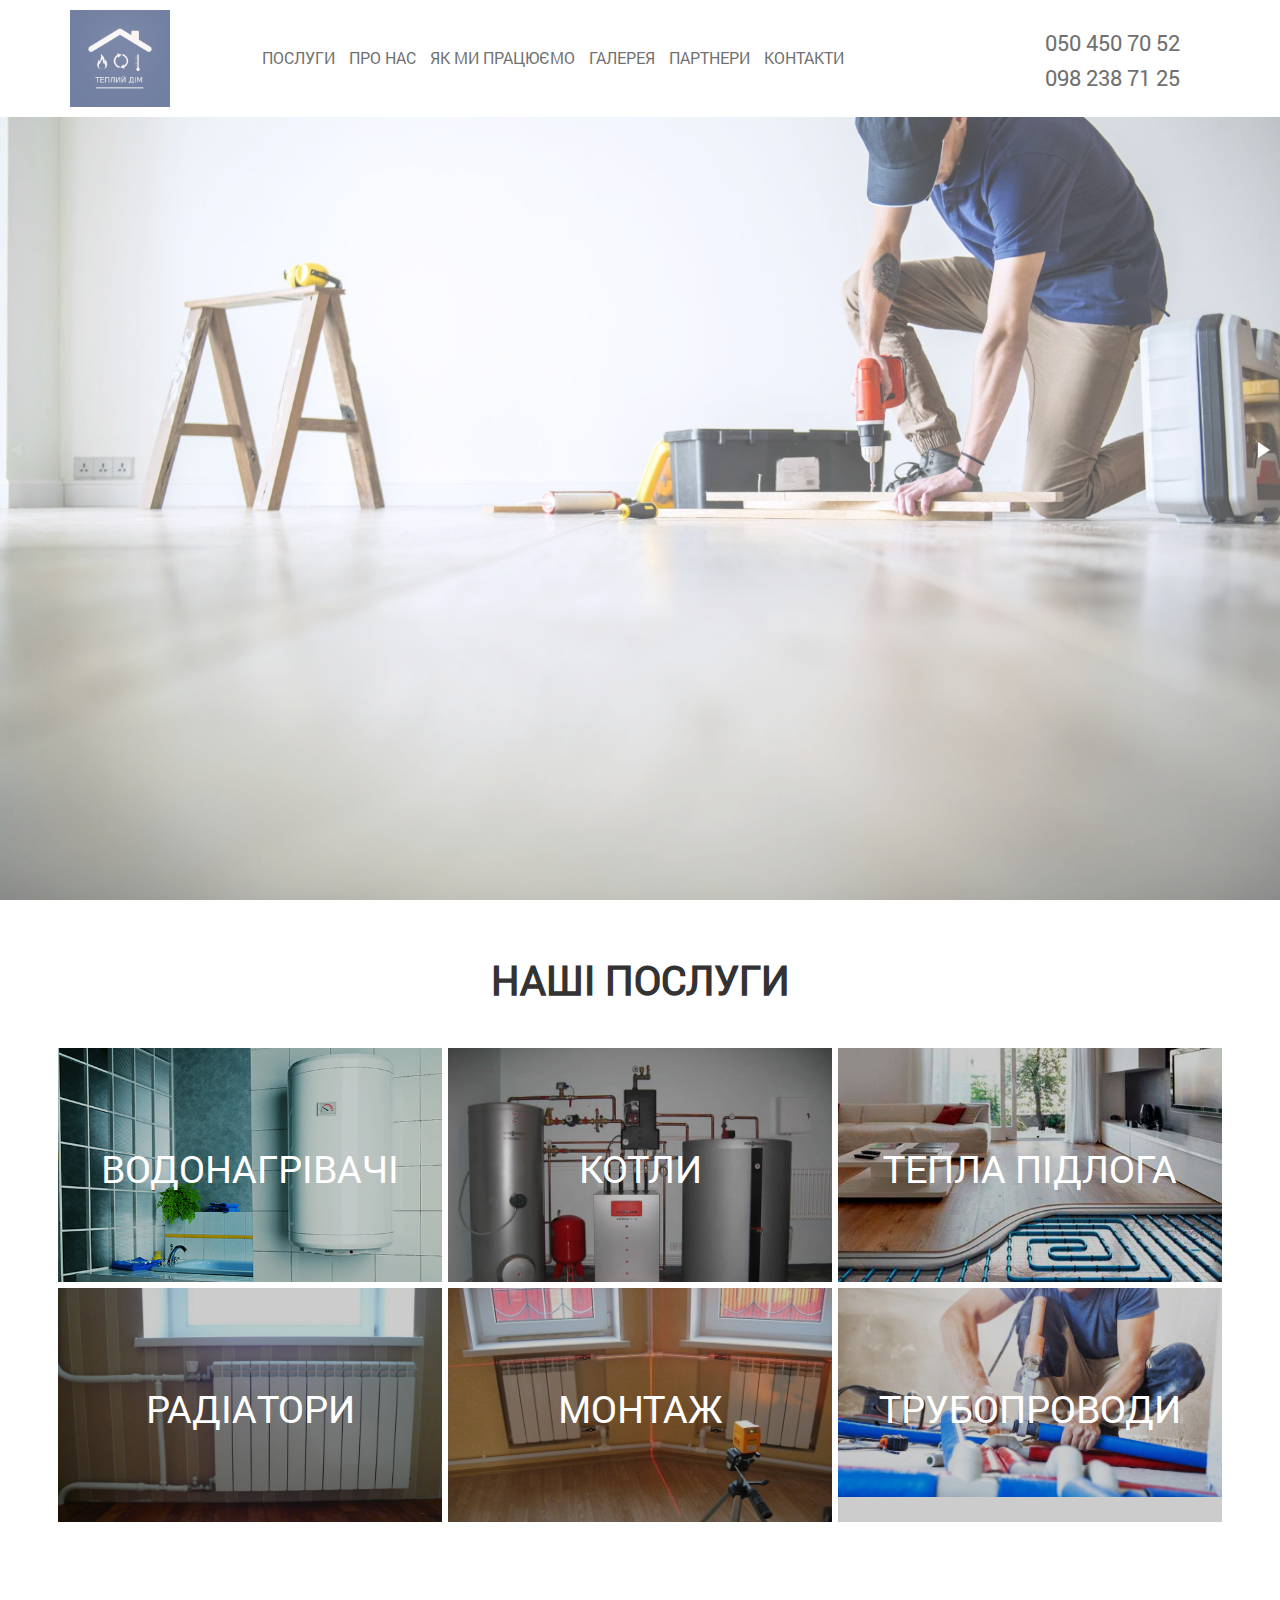
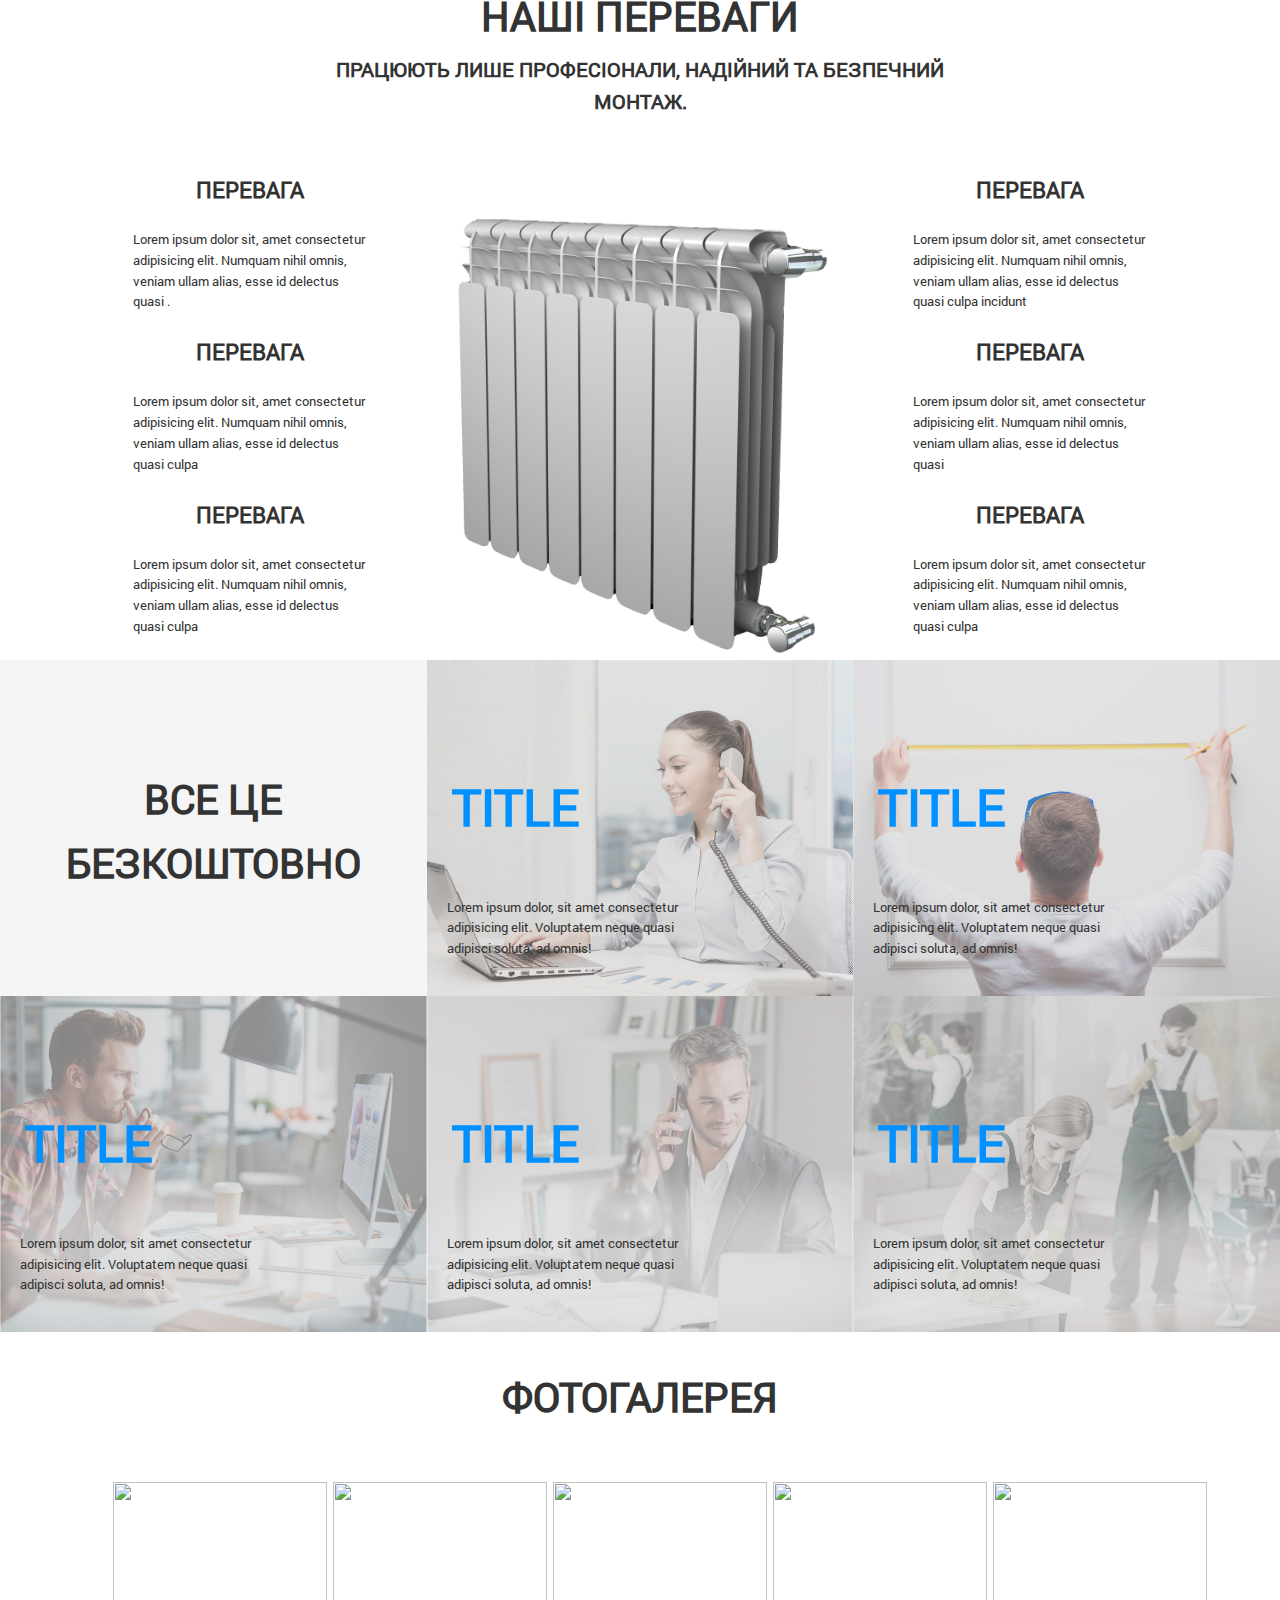
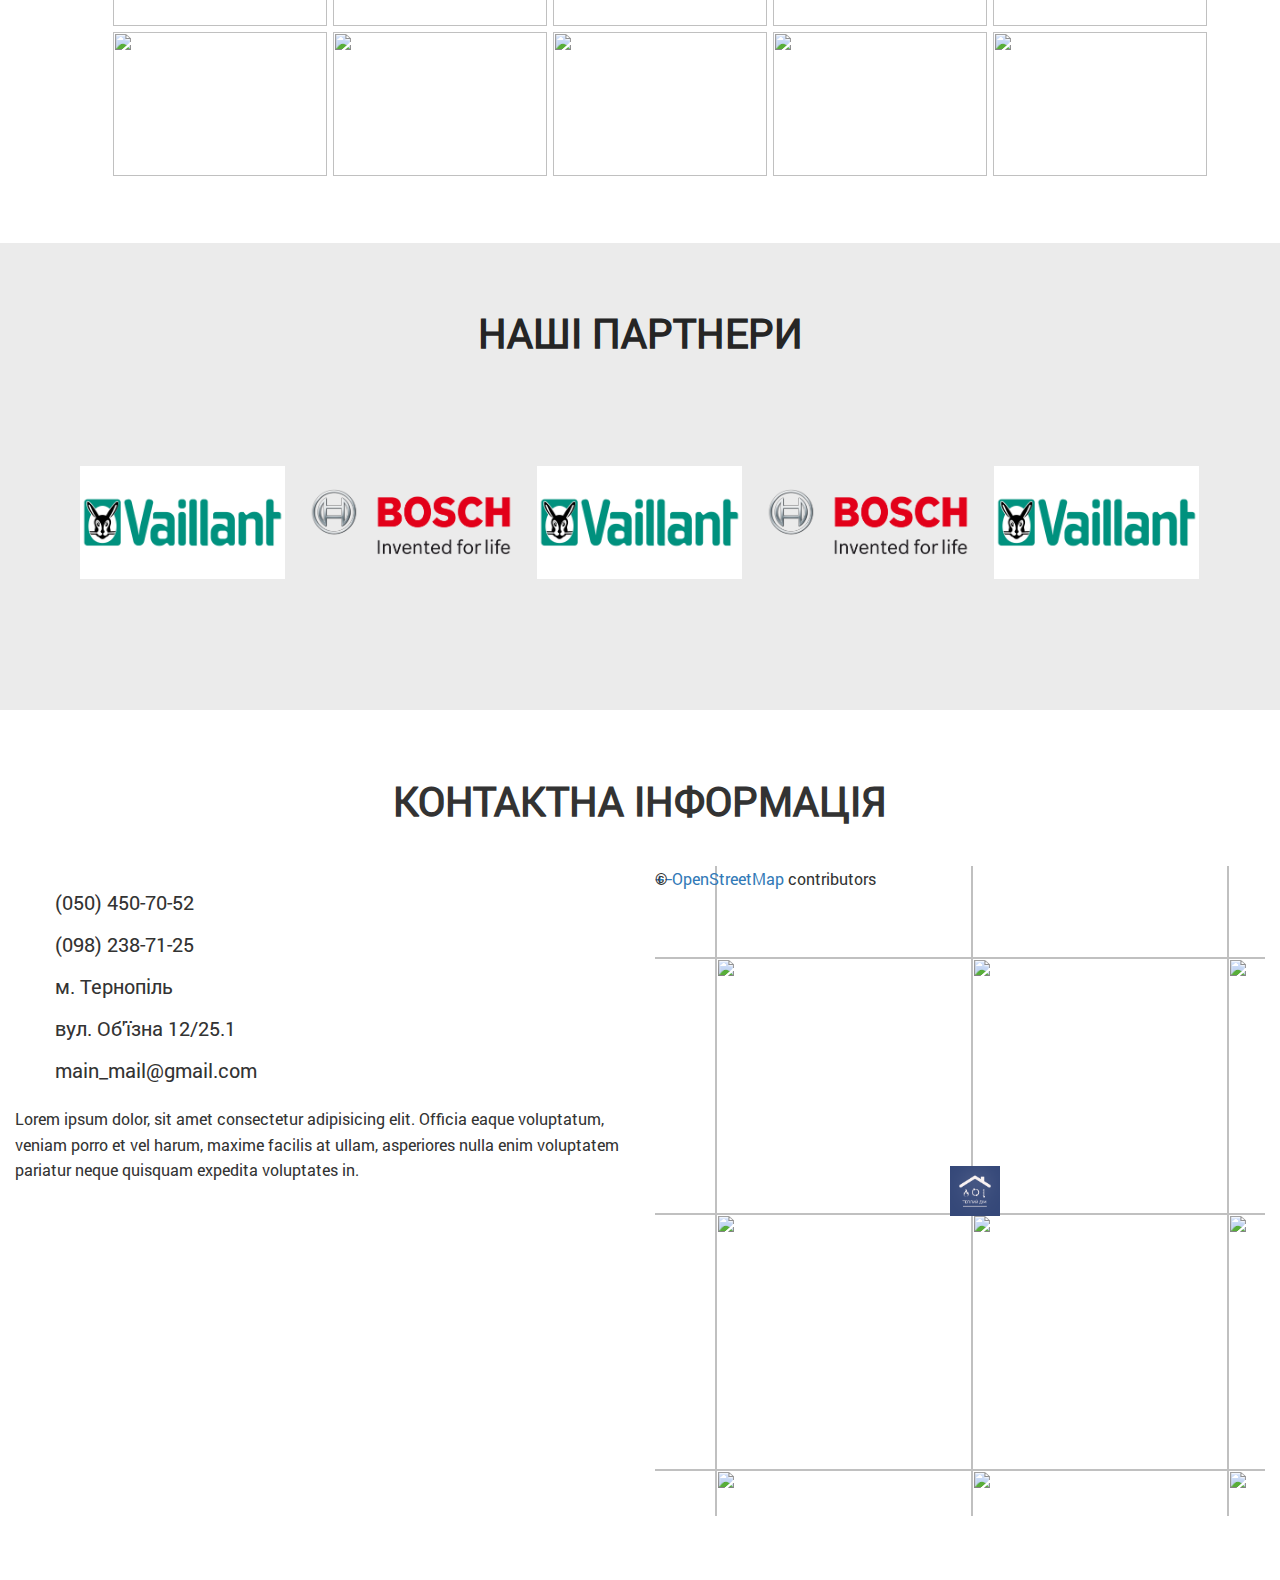
==== verstka/index.html @ 1bc73efa "Зміна карти" ====
<!DOCTYPE html>
<!--[if lt IE 7 ]><html class="ie ie6" lang="en"> <![endif]-->
<!--[if IE 7 ]><html class="ie ie7" lang="en"> <![endif]-->
<!--[if IE 8 ]><html class="ie ie8" lang="en"> <![endif]-->
<!--[if (gte IE 9)|!(IE)]><!-->
<html lang="ru">
<!--<![endif]-->

<head>

	<meta charset="utf-8">

	<title>Заголовок</title>
	<meta name="description" content="">

	<link rel="shortcut icon" href="img/favicon/favicon.ico" type="image/x-icon">
	<link rel="apple-touch-icon" href="img/favicon/apple-touch-icon.png">
	<link rel="apple-touch-icon" sizes="72x72" href="img/favicon/apple-touch-icon-72x72.png">
	<link rel="apple-touch-icon" sizes="114x114" href="img/favicon/apple-touch-icon-114x114.png">

	<meta http-equiv="X-UA-Compatible" content="IE=edge">
	<meta name="viewport" content="width=device-width, initial-scale=1, maximum-scale=1">

	<link rel="stylesheet" href="libs/bootstrap/css/bootstrap-grid.min.css">
	<link rel="stylesheet" href="libs/animate/animate.css">

	<link rel="stylesheet" href="css/fonts.css">
	<link rel="stylesheet" href="css/main.css">
	<link rel="stylesheet" href="css/media.css">

	<script src="libs/modernizr/modernizr.js"></script>

</head>

<body>

	<div id="main_menu">
		<div class="container">
			<div class="row">
				<div class="col-md-1">
					<a id="logo_a" href="/"><img src="img/logo.png" alt="logo"></a>
				</div>
				<div class="col-md-9">
					<ul class="main_menu">
						<li><a class="flowing-scroll" href="/" data-target="#services">Послуги</a></li>
						<li><a class="flowing-scroll" href="/" data-target="#perevagi">Про нас</a></li>
						<li><a class="flowing-scroll" href="/" data-target="#how_is_work">Як ми працюємо</a></li>
						<li><a class="flowing-scroll" href="/" data-target="#photogalery">Галерея</a></li>
						<li><a class="flowing-scroll" href="/" data-target="#partners">Партнери</a></li>
						<li><a class="flowing-scroll" href="/" data-target="#contacts">Контакти</a></li>
					</ul>

				</div>
				<div class="top_phone col-md-2">

					<a href="tel:+380504507052">050 450 70 52</a>
					<a href="tel:+380982387125">098 238 71 25</a>



				</div>

			</div>
		</div>

	</div>

	<section id="main_slider">
		<div class="fotorama" data-width="100%" data-height="100%" data-fit="cover" data-nav="false">
			<img src="img/1.jpg" alt="slide_1">
			<img src="img/2.jpg" alt="slide_2">
			<img src="img/3.jpg" alt="slide_3">
		</div>
	</section>

	<section id="services">
		<div class="container">
			<div class="row">
				<h2 class="service_title">Наші послуги</h2>

				<div class="service_item col-md-4">
					<div class="service_desc">
						<span>водонагрівачі</span>
					</div>
					<img src="img/service_1.png" alt="service_1">
				</div>
				<div class="service_item col-md-4">
					<div class="service_desc">
						<span>котли</span>
					</div>
					<img src="img/service_2.jpg" alt="service_2">
				</div>
				<div class="service_item col-md-4">
					<div class="service_desc">
						<span>тепла підлога</span>
					</div><img src="img/service_3.jpg" alt="service_3">
				</div>
				<div class="service_item col-md-4">
					<div class="service_desc">
						<span>Радіатори</span>
					</div><img src="img/service_4.jpg" alt="service_4">
				</div>
				<div class="service_item col-md-4">
					<div class="service_desc">
						<span>монтаж</span>
					</div><img src="img/service_5.jpg" alt="service_5">
				</div>
				<div class="service_item col-md-4">
					<div class="service_desc">
						<span>трубопроводи</span>
					</div><img src="img/service_6.jpg" alt="service_6">
				</div>


			</div>
		</div>
	</section>


	<section id="perevagi">

		<div class="container">

			<div class="row">
				<h2 class="service_title">Наші переваги <span>Працюють лише професіонали, надійний та безпечний
						монтаж.</span></h2>

				<div class="preference_item col-md-4">
					<h3>Перевага</h3>

					<span>Lorem ipsum dolor sit, amet consectetur adipisicing elit. Numquam nihil omnis, veniam ullam
						alias,
						esse id delectus quasi .</span>

					<h3>Перевага</h3>

					<span>Lorem ipsum dolor sit, amet consectetur adipisicing elit. Numquam nihil omnis, veniam ullam
						alias,
						esse id delectus quasi culpa </span>

					<h3>Перевага</h3>

					<span>Lorem ipsum dolor sit, amet consectetur adipisicing elit. Numquam nihil omnis, veniam ullam
						alias,
						esse id delectus quasi culpa </span>

				</div>
				<div class="preference_item col-md-4"><img class="radiator" src="img/radiator.png" alt="radiator">
				</div>
				<div class="preference_item col-md-4">
					<h3>Перевага</h3>

					<span>Lorem ipsum dolor sit, amet consectetur adipisicing elit. Numquam nihil omnis, veniam ullam
						alias,
						esse id delectus quasi culpa incidunt </span>

					<h3>Перевага</h3>

					<span>Lorem ipsum dolor sit, amet consectetur adipisicing elit. Numquam nihil omnis, veniam ullam
						alias,
						esse id delectus quasi </span>

					<h3>Перевага</h3>

					<span>Lorem ipsum dolor sit, amet consectetur adipisicing elit. Numquam nihil omnis, veniam ullam
						alias,
						esse id delectus quasi culpa </span>

				</div>
			</div>
		</div>





	</section>

	<section id="how_is_work">
		<div class="container-fluid">
			<div class="row">
				<div class="hw_item col-md-4">
					<h3>Все це безкоштовно</h3>

				</div>
				<div class="hw_item col-md-4">
					<div class="hw_ttl">
						<h3>Title</h3>
						<span>Lorem ipsum dolor, sit amet consectetur adipisicing elit. Voluptatem neque quasi adipisci
							soluta, ad omnis!</span>
					</div>
					<img src="img/1_work.jpg" alt="w1">
				</div>
				<div class="hw_item col-md-4">
					<div class="hw_ttl">
						<h3>Title</h3>
						<span>Lorem ipsum dolor, sit amet consectetur adipisicing elit. Voluptatem neque quasi adipisci
							soluta, ad omnis!</span>
					</div><img src="img/2_work.jpg" alt="w2">
				</div>
				<div class="hw_item col-md-4">
					<div class="hw_ttl">
						<h3>Title</h3>
						<span>Lorem ipsum dolor, sit amet consectetur adipisicing elit. Voluptatem neque quasi adipisci
							soluta, ad omnis!</span>
					</div><img src="img/3_work.jpg" alt="w3">
				</div>
				<div class="hw_item col-md-4">
					<div class="hw_ttl">
						<h3>Title</h3>
						<span>Lorem ipsum dolor, sit amet consectetur adipisicing elit. Voluptatem neque quasi adipisci
							soluta, ad omnis!</span>
					</div><img src="img/4_work.jpg" alt="w4">
				</div>
				<div class="hw_item col-md-4">
					<div class="hw_ttl">
						<h3>Title</h3>
						<span>Lorem ipsum dolor, sit amet consectetur adipisicing elit. Voluptatem neque quasi adipisci
							soluta, ad omnis!</span>
					</div><img src="img/5_work.jpg" alt="w5">
				</div>

			</div>
		</div>

	</section>

	<section id="photogalery">

		<div class="container">
			<div class="row">
				<h2 class="service_title">Фотогалерея</h2>
				<div class="col-md-12 col-xs-12">
					<ul class="xfieldimagegallery galery">
						<li><img src="https://alfastroy.kharkov.ua/images/items/montag-otopleniya.jpg" alt=""></li>
						<li><img src="https://images.ua.prom.st/152389415_montazh-i-ustanovka.jpg" alt=""></li>
						<li><img src="http://technoklas.com/upload/images/opalenia1.jpg" alt=""></li>
						<li><img src="http://board.mistaua.com/2014/16858_4_2.jpg" alt=""></li>
						<li><img src="http://vse-o-trubah.ru/wp-content/uploads/2013/11/montazh-trub-otopleniya-svoimi-rukami.jpg"
								alt=""></li>
						<li><img src="https://i.io.ua/img_su/large/0119/71/01197169_n3.jpg" alt=""></li>
						<li><img src="https://www.barrakuda.com.ua/wp-content/uploads/2014/08/Kombi_111.jpg" alt="">
						</li>
						<li><img src="https://energo-climat.com/wp-content/uploads/2016/09/montaj_otopleniya.jpg"
								alt=""></li>
						<li><img src="http://www.installprofi.com.ua/templates/installprofi/img/b6.jpg" alt=""></li>
						<li><img src="http://3.com.ua/images/n3/d0e5a6d0c9b3f839d9faa2776fc17392.jpg" alt=""></li>
					</ul>
				</div>
			</div>
		</div>





	</section>

	<section id="partners">

		<div class="container">
			<div class="row">
				<h2 class="service_title">Наші партнери</h2>

				<div class="col-md-12">
					<ul class="brand_item">
						<li><img src="img/brand1.png" alt="brand1"></li>
						<li><img src="img/brand2.png" alt="brand2"></li>
						<li><img src="img/brand1.png" alt="brand3"></li>
						<li><img src="img/brand2.png" alt="brand4"></li>
						<li><img src="img/brand1.png" alt="brand5"></li>

					</ul>
				</div>





			</div>
		</div>
	</section>


	<section id="contacts">
		<div class="container-fluid">
			<div class="row">
				<h2 class="service_title">Контактна інформація</h2>
				<div class="col-md-6 col-xs-12">
					<ul class="cont_inf">
						<li><a href="tel:+380504507052">(050) 450-70-52 </a></li>
						<li><a href="tel:+380982387125">(098) 238-71-25</a></li>
						<li>м. Тернопіль</li>
						<li>вул. Об'їзна 12/25.1</li>
						<li><a href="mailto:main_mail@gmail.com">main_mail@gmail.com</a></li>
					</ul>
					<p>Lorem ipsum dolor, sit amet consectetur adipisicing elit. Officia eaque voluptatum, veniam porro
						et vel harum, maxime facilis at ullam, asperiores nulla enim voluptatem pariatur neque quisquam
						expedita voluptates in.</p>
				</div>
				<div class="col-md-6 col-xs-12">
					<div id="mapdiv"></div>
				</div>
			</div>
		</div>
	</section>


	<div class="hidden"></div>

	<div class="loader">
		<div class="loader_inner"></div>
	</div>

	<!--[if lt IE 9]>
	<script src="libs/html5shiv/es5-shim.min.js"></script>
	<script src="libs/html5shiv/html5shiv.min.js"></script>
	<script src="libs/html5shiv/html5shiv-printshiv.min.js"></script>
	<script src="libs/respond/respond.min.js"></script>
	<![endif]-->

	<script src="libs/jquery/jquery-1.11.2.min.js"></script>
	<script src="libs/waypoints/waypoints.min.js"></script>
	<script src="libs/animate/animate-css.js"></script>
	<script src="libs/plugins-scroll/plugins-scroll.js"></script>

	<script src="js/common.js"></script>

	<link rel="stylesheet" href="js/fotorama/fotorama.css">
	<script src="js/fotorama/fotorama.js"></script>

	<script src="js/OpenLayers.js"></script>

	<script>
		map = new OpenLayers.Map("mapdiv");
		map.addLayer(new OpenLayers.Layer.OSM());

		var lonLat = new OpenLayers.LonLat(25.5595592, 49.5414111)
			.transform(
				new OpenLayers.Projection("EPSG:4326"), // transform from WGS 1984
				map.getProjectionObject() // to Spherical Mercator Projection
			);

		var zoom = 17;

		var markers = new OpenLayers.Layer.Markers("Markers");
		map.addLayer(markers);

		markers.addMarker(new OpenLayers.Marker(lonLat));

		map.setCenter(lonLat, zoom);
	</script>

</body>

</html>
---- verstka/css/fonts.css ----
@font-face {
	font-family: "RobotoRegular";
	src: url("../fonts/RobotoRegular/RobotoRegular.eot");
	src: url("../fonts/RobotoRegular/RobotoRegular.eot?#iefix") format("embedded-opentype"),
			 url("../fonts/RobotoRegular/RobotoRegular.woff") format("woff"),
			 url("../fonts/RobotoRegular/RobotoRegular.ttf") format("truetype");
	font-style: normal;
	font-weight: normal;
}
---- verstka/css/main.css ----
*::-webkit-input-placeholder {
	color: #666;
	opacity: 1;
}
*:-moz-placeholder {
	color: #666;
	opacity: 1;
}
*::-moz-placeholder {
	color: #666;
	opacity: 1;
}
*:-ms-input-placeholder {
	color: #666;
	opacity: 1;
}

body input:focus:required:invalid,
body textarea:focus:required:invalid {
	
}
body input:required:valid,
body textarea:required:valid {
	
}

html.js .loader {
	background: none repeat scroll 0 0 #ffffff;
	bottom: 0;
	height: 100%;
	left: 0;
	position: fixed;
	right: 0;
	top: 0;
	width: 100%;
	z-index: 9999;
}
html.js .loader_inner {
	background-image: url("../img/preloader.gif");
	background-size: cover;
	background-repeat: no-repeat;
	background-position: center center;
	background-color: #fff;
	height: 60px;
	width: 60px;
	margin-top: -30px;
	margin-left: -30px;
	left: 50%;
	top: 50%;
	position: absolute;
}

body {
	font-family: sans-serif;
	font-size: 16px;
	min-width: 320px;
	position: relative;
	line-height: 1.6;
	font-family: "RobotoRegular", sans-serif;
	overflow-x: hidden;
}
.hidden {
	display: none;
}


#main_menu {
	position: fixed;
	width: 100%;
	background-color: #fff;
	z-index: 5;
}
.main_menu {
	display: block;
	list-style: none;
	margin: 45px auto;
	padding: 0;
	width: 80%;
}
.main_menu li {
	display: inline-block;
	margin-left: 10px;
}
.main_menu li a {
	color: #333;
	text-transform: uppercase;
	transition: all .8s cubic-bezier(0.175, 0.885, 0.32, 1.275);
}
.main_menu li a:hover {
	color: #0090ff;
	text-decoration: none;
	border-bottom: 1px solid;

}
#logo_a img {
	max-width: 100px;
	display: block;
	margin: 10px auto;
}
.top_phone {
	padding-top: 25px;
}
.top_phone a {
	display: block;
	/* line-height: auto; */
	font-size: 22px;
	color: #333;
}
#services {
	padding-top: 15px;
	padding-bottom: 25px;
}
.service_title {
	text-align: center;
	font-size: 4rem;
	text-transform: uppercase;
}
.service_title span {
	font-size: 2rem;
	display: block;
	width: 60%;
	text-align: center;
	margin: 5px auto;
}
.service_item {
	height: 240px;
	overflow: hidden;
	border: 3px solid #fff;
	margin: 0;
	padding: 0;
	position: relative;
}
.service_item img {
	width: 100%;
	height: auto;
	display: block;
}
.service_desc {
	position: absolute;
	width: 100%;
	height: 100%;
	background-color: rgba(0,0,0,.2);
	text-align: center;
	color: #fff;
	font-size: 3.8rem;
	text-transform: uppercase;
	transition: all .5s cubic-bezier(.22,.61,.36,1);
	padding-top: 90px;
	cursor: pointer;
}
.service_item:hover .service_desc {
	background-color: rgba(0,0,0,.8);

}
#perevagi #partners {
	
	background-color: #ebebeb;
	color: #252525;
	padding-bottom: 5%;
	padding-top: 2%;
}
.radiator {
	display: block;
	max-width: 100%;
	margin-top: 60px;
}
.preference_item {
	padding: 0;
	margin: 0;
}
.preference_item span {
	display: block;
	font-size: 13px;
	width: 60%;
	margin: 5px auto;
}
.preference_item h3 {
	font-size: 2.2rem;
	text-align: center;
	text-transform: uppercase;
}

#how_is_work{
background-color: #f5f5f5;
}
.hw_item {
	padding: 0;
	margin: 0;
	position: relative;
	overflow: hidden;
	height: auto;
}
.hw_item img {
	width: 100%;
	height: 100%;
}
.hw_item h3 {
	font-size: 4rem;
	text-transform: uppercase;
	font-weight: 600;
	margin-top: 25%;
	text-align: center;
}
.hw_ttl {
	position: absolute;
}
.hw_ttl span {
	width: 60%;
	display: block;
	margin: 20px;
	font-size: 13px;
}
.hw_ttl h3 {
	font-size: 5rem;
	text-align: left;
	padding-left: 25px;
	color: #0090ff;
	font-weight: bold;
}
#photogalery {
	padding-bottom: 5%;
}

.xfieldimagegallery.galery {
	display: block;
	width: 100%;
	list-style: none;
}
.xfieldimagegallery.galery li {
	width: 20%;
	float: left;
	overflow: hidden;
	height: 150px;
}
.xfieldimagegallery.galery li img {
	width: 100%;
	height: 100%;
	border: 3px solid #fff;
}

#partners {
	
	background-color: #ebebeb;
	color: #252525;
	padding-bottom: 5%;
	padding-top: 2%;
}
.brand_item {
	width: 100%;
	padding: 0;
	margin: 5% auto;
	list-style: none;
}
.brand_item li {
	display: inline-block;
	width: 19.7%;
	padding: 10px;
	margin: 0;
}
.brand_item li img {
	max-width: 100%;
	vertical-align: middle;
}#contacts {
	padding-top: 2%;
	padding-bottom: 5%;
}
#mapdiv {
	width: 100%;
	height: 650px;
}
#OL_Icon_22 img {
	width: 50px !important;
	height: 50px !important;
}
.cont_inf {
	list-style: none;
	font-size: 20px;
	color: #333;
}
.cont_inf li {
	margin: 10px auto;
}
.cont_inf a {
	color: #333;
}
---- verstka/css/media.css ----
/*==========  Desktop First Method  ==========*/

/* Large Devices, Wide Screens */
@media only screen and (max-width : 1200px) {

}

/* Medium Devices, Desktops */
@media only screen and (max-width : 992px) {

}

/* Small Devices, Tablets */
@media only screen and (max-width : 768px) {
	
	/*Disable Animation on Mobile Devices*/
	.animated {
		/*CSS transitions*/
		-o-transition-property: none !important;
		-moz-transition-property: none !important;
		-ms-transition-property: none !important;
		-webkit-transition-property: none !important;
		transition-property: none !important;
		/*CSS transforms*/
		-o-transform: none !important;
		-moz-transform: none !important;
		-ms-transform: none !important;
		-webkit-transform: none !important;
		transform: none !important;
		/*CSS animations*/
		-webkit-animation: none !important;
		-moz-animation: none !important;
		-o-animation: none !important;
		-ms-animation: none !important;
		animation: none !important;
	}

}

/* Extra Small Devices, Phones */
@media only screen and (max-width : 480px) {

}

/* Custom, iPhone Retina */
@media only screen and (max-width : 320px) {

}


/*==========  Mobile First Method  ==========*/

/* Custom, iPhone Retina */
@media only screen and (min-width : 320px) {

}

/* Extra Small Devices, Phones */
@media only screen and (min-width : 480px) {

}

/* Small Devices, Tablets */
@media only screen and (min-width : 768px) {

}

/* Medium Devices, Desktops */
@media only screen and (min-width : 992px) {

}

/* Large Devices, Wide Screens */
@media only screen and (min-width : 1200px) {

}
---- verstka/js/fotorama/fotorama.css ----
/*!
 * Fotorama 4.6.4 | http://fotorama.io/license/
 */
.fotorama__arr:focus:after,.fotorama__fullscreen-icon:focus:after,.fotorama__html,.fotorama__img,.fotorama__nav__frame:focus .fotorama__dot:after,.fotorama__nav__frame:focus .fotorama__thumb:after,.fotorama__stage__frame,.fotorama__stage__shaft,.fotorama__video iframe{position:absolute;width:100%;height:100%;top:0;right:0;left:0;bottom:0}.fotorama--fullscreen,.fotorama__img{max-width:99999px!important;max-height:99999px!important;min-width:0!important;min-height:0!important;border-radius:0!important;box-shadow:none!important;padding:0!important}.fotorama__wrap .fotorama__grab{cursor:move;cursor:-webkit-grab;cursor:-o-grab;cursor:-ms-grab;cursor:grab}.fotorama__grabbing *{cursor:move;cursor:-webkit-grabbing;cursor:-o-grabbing;cursor:-ms-grabbing;cursor:grabbing}.fotorama__spinner{position:absolute!important;top:50%!important;left:50%!important}.fotorama__wrap--css3 .fotorama__arr,.fotorama__wrap--css3 .fotorama__fullscreen-icon,.fotorama__wrap--css3 .fotorama__nav__shaft,.fotorama__wrap--css3 .fotorama__stage__shaft,.fotorama__wrap--css3 .fotorama__thumb-border,.fotorama__wrap--css3 .fotorama__video-close,.fotorama__wrap--css3 .fotorama__video-play{-webkit-transform:translate3d(0,0,0);transform:translate3d(0,0,0)}.fotorama__caption,.fotorama__nav:after,.fotorama__nav:before,.fotorama__stage:after,.fotorama__stage:before,.fotorama__wrap--css3 .fotorama__html,.fotorama__wrap--css3 .fotorama__nav,.fotorama__wrap--css3 .fotorama__spinner,.fotorama__wrap--css3 .fotorama__stage,.fotorama__wrap--css3 .fotorama__stage .fotorama__img,.fotorama__wrap--css3 .fotorama__stage__frame{-webkit-transform:translateZ(0);transform:translateZ(0)}.fotorama__arr:focus,.fotorama__fullscreen-icon:focus,.fotorama__nav__frame{outline:0}.fotorama__arr:focus:after,.fotorama__fullscreen-icon:focus:after,.fotorama__nav__frame:focus .fotorama__dot:after,.fotorama__nav__frame:focus .fotorama__thumb:after{content:'';border-radius:inherit;background-color:rgba(0,175,234,.5)}.fotorama__wrap--video .fotorama__stage,.fotorama__wrap--video .fotorama__stage__frame--video,.fotorama__wrap--video .fotorama__stage__frame--video .fotorama__html,.fotorama__wrap--video .fotorama__stage__frame--video .fotorama__img,.fotorama__wrap--video .fotorama__stage__shaft{-webkit-transform:none!important;transform:none!important}.fotorama__wrap--css3 .fotorama__nav__shaft,.fotorama__wrap--css3 .fotorama__stage__shaft,.fotorama__wrap--css3 .fotorama__thumb-border{transition-property:-webkit-transform,width;transition-property:transform,width;transition-timing-function:cubic-bezier(0.1,0,.25,1);transition-duration:0ms}.fotorama__arr,.fotorama__fullscreen-icon,.fotorama__no-select,.fotorama__video-close,.fotorama__video-play,.fotorama__wrap{-webkit-user-select:none;-moz-user-select:none;-ms-user-select:none;user-select:none}.fotorama__select{-webkit-user-select:text;-moz-user-select:text;-ms-user-select:text;user-select:text}.fotorama__nav,.fotorama__nav__frame{margin:auto;padding:0}.fotorama__caption__wrap,.fotorama__nav__frame,.fotorama__nav__shaft{-moz-box-orient:vertical;display:inline-block;vertical-align:middle;*display:inline;*zoom:1}.fotorama__nav__frame,.fotorama__thumb-border{box-sizing:content-box}.fotorama__caption__wrap{box-sizing:border-box}.fotorama--hidden,.fotorama__load{position:absolute;left:-99999px;top:-99999px;z-index:-1}.fotorama__arr,.fotorama__fullscreen-icon,.fotorama__nav,.fotorama__nav__frame,.fotorama__nav__shaft,.fotorama__stage__frame,.fotorama__stage__shaft,.fotorama__video-close,.fotorama__video-play{-webkit-tap-highlight-color:transparent}.fotorama__arr,.fotorama__fullscreen-icon,.fotorama__video-close,.fotorama__video-play{background:url(fotorama.png) no-repeat}@media (-webkit-min-device-pixel-ratio:1.5),(min-resolution:2dppx){.fotorama__arr,.fotorama__fullscreen-icon,.fotorama__video-close,.fotorama__video-play{background:url(fotorama@2x.png) 0 0/96px 160px no-repeat}}.fotorama__thumb{background-color:#7f7f7f;background-color:rgba(127,127,127,.2)}@media print{.fotorama__arr,.fotorama__fullscreen-icon,.fotorama__thumb-border,.fotorama__video-close,.fotorama__video-play{background:none!important}}.fotorama{min-width:1px;overflow:hidden}.fotorama:not(.fotorama--unobtrusive)>*:not(:first-child){display:none}.fullscreen{width:100%!important;height:100%!important;max-width:100%!important;max-height:100%!important;margin:0!important;padding:0!important;overflow:hidden!important;background:#000}.fotorama--fullscreen{position:absolute!important;top:0!important;left:0!important;right:0!important;bottom:0!important;float:none!important;z-index:2147483647!important;background:#000;width:100%!important;height:100%!important;margin:0!important}.fotorama--fullscreen .fotorama__nav,.fotorama--fullscreen .fotorama__stage{background:#000}.fotorama__wrap{-webkit-text-size-adjust:100%;position:relative;direction:ltr;z-index:0}.fotorama__wrap--rtl .fotorama__stage__frame{direction:rtl}.fotorama__nav,.fotorama__stage{overflow:hidden;position:relative;max-width:100%}.fotorama__wrap--pan-y{-ms-touch-action:pan-y}.fotorama__wrap .fotorama__pointer{cursor:pointer}.fotorama__wrap--slide .fotorama__stage__frame{opacity:1!important}.fotorama__stage__frame{overflow:hidden}.fotorama__stage__frame.fotorama__active{z-index:8}.fotorama__wrap--fade .fotorama__stage__frame{display:none}.fotorama__wrap--fade .fotorama__fade-front,.fotorama__wrap--fade .fotorama__fade-rear,.fotorama__wrap--fade .fotorama__stage__frame.fotorama__active{display:block;left:0;top:0}.fotorama__wrap--fade .fotorama__fade-front{z-index:8}.fotorama__wrap--fade .fotorama__fade-rear{z-index:7}.fotorama__wrap--fade .fotorama__fade-rear.fotorama__active{z-index:9}.fotorama__wrap--fade .fotorama__stage .fotorama__shadow{display:none}.fotorama__img{-ms-filter:"alpha(Opacity=0)";filter:alpha(opacity=0);opacity:0;border:none!important}.fotorama__error .fotorama__img,.fotorama__loaded .fotorama__img{-ms-filter:"alpha(Opacity=100)";filter:alpha(opacity=100);opacity:1}.fotorama--fullscreen .fotorama__loaded--full .fotorama__img,.fotorama__img--full{display:none}.fotorama--fullscreen .fotorama__loaded--full .fotorama__img--full{display:block}.fotorama__wrap--only-active .fotorama__nav,.fotorama__wrap--only-active .fotorama__stage{max-width:99999px!important}.fotorama__wrap--only-active .fotorama__stage__frame{visibility:hidden}.fotorama__wrap--only-active .fotorama__stage__frame.fotorama__active{visibility:visible}.fotorama__nav{font-size:0;line-height:0;text-align:center;display:none;white-space:nowrap;z-index:5}.fotorama__nav__shaft{position:relative;left:0;top:0;text-align:left}.fotorama__nav__frame{position:relative;cursor:pointer}.fotorama__nav--dots{display:block}.fotorama__nav--dots .fotorama__nav__frame{width:18px;height:30px}.fotorama__nav--dots .fotorama__nav__frame--thumb,.fotorama__nav--dots .fotorama__thumb-border{display:none}.fotorama__nav--thumbs{display:block}.fotorama__nav--thumbs .fotorama__nav__frame{padding-left:0!important}.fotorama__nav--thumbs .fotorama__nav__frame:last-child{padding-right:0!important}.fotorama__nav--thumbs .fotorama__nav__frame--dot{display:none}.fotorama__dot{display:block;width:4px;height:4px;position:relative;top:12px;left:6px;border-radius:6px;border:1px solid #7f7f7f}.fotorama__nav__frame:focus .fotorama__dot:after{padding:1px;top:-1px;left:-1px}.fotorama__nav__frame.fotorama__active .fotorama__dot{width:0;height:0;border-width:3px}.fotorama__nav__frame.fotorama__active .fotorama__dot:after{padding:3px;top:-3px;left:-3px}.fotorama__thumb{overflow:hidden;position:relative;width:100%;height:100%}.fotorama__nav__frame:focus .fotorama__thumb{z-index:2}.fotorama__thumb-border{position:absolute;z-index:9;top:0;left:0;border-style:solid;border-color:#00afea;background-image:linear-gradient(to bottom right,rgba(255,255,255,.25),rgba(64,64,64,.1))}.fotorama__caption{position:absolute;z-index:12;bottom:0;left:0;right:0;font-family:'Helvetica Neue',Arial,sans-serif;font-size:14px;line-height:1.5;color:#000}.fotorama__caption a{text-decoration:none;color:#000;border-bottom:1px solid;border-color:rgba(0,0,0,.5)}.fotorama__caption a:hover{color:#333;border-color:rgba(51,51,51,.5)}.fotorama__wrap--rtl .fotorama__caption{left:auto;right:0}.fotorama__wrap--no-captions .fotorama__caption,.fotorama__wrap--video .fotorama__caption{display:none}.fotorama__caption__wrap{background-color:#fff;background-color:rgba(255,255,255,.9);padding:5px 10px}@-webkit-keyframes spinner{0%{-webkit-transform:rotate(0);transform:rotate(0)}100%{-webkit-transform:rotate(360deg);transform:rotate(360deg)}}@keyframes spinner{0%{-webkit-transform:rotate(0);transform:rotate(0)}100%{-webkit-transform:rotate(360deg);transform:rotate(360deg)}}.fotorama__wrap--css3 .fotorama__spinner{-webkit-animation:spinner 24s infinite linear;animation:spinner 24s infinite linear}.fotorama__wrap--css3 .fotorama__html,.fotorama__wrap--css3 .fotorama__stage .fotorama__img{transition-property:opacity;transition-timing-function:linear;transition-duration:.3s}.fotorama__wrap--video .fotorama__stage__frame--video .fotorama__html,.fotorama__wrap--video .fotorama__stage__frame--video .fotorama__img{-ms-filter:"alpha(Opacity=0)";filter:alpha(opacity=0);opacity:0}.fotorama__select{cursor:auto}.fotorama__video{top:32px;right:0;bottom:0;left:0;position:absolute;z-index:10}@-moz-document url-prefix(){.fotorama__active{box-shadow:0 0 0 transparent}}.fotorama__arr,.fotorama__fullscreen-icon,.fotorama__video-close,.fotorama__video-play{position:absolute;z-index:11;cursor:pointer}.fotorama__arr{position:absolute;width:32px;height:32px;top:50%;margin-top:-16px}.fotorama__arr--prev{left:2px;background-position:0 0}.fotorama__arr--next{right:2px;background-position:-32px 0}.fotorama__arr--disabled{pointer-events:none;cursor:default;*display:none;opacity:.1}.fotorama__fullscreen-icon{width:32px;height:32px;top:2px;right:2px;background-position:0 -32px;z-index:20}.fotorama__arr:focus,.fotorama__fullscreen-icon:focus{border-radius:50%}.fotorama--fullscreen .fotorama__fullscreen-icon{background-position:-32px -32px}.fotorama__video-play{width:96px;height:96px;left:50%;top:50%;margin-left:-48px;margin-top:-48px;background-position:0 -64px;opacity:0}.fotorama__wrap--css2 .fotorama__video-play,.fotorama__wrap--video .fotorama__stage .fotorama__video-play{display:none}.fotorama__error .fotorama__video-play,.fotorama__loaded .fotorama__video-play,.fotorama__nav__frame .fotorama__video-play{opacity:1;display:block}.fotorama__nav__frame .fotorama__video-play{width:32px;height:32px;margin-left:-16px;margin-top:-16px;background-position:-64px -32px}.fotorama__video-close{width:32px;height:32px;top:0;right:0;background-position:-64px 0;z-index:20;opacity:0}.fotorama__wrap--css2 .fotorama__video-close{display:none}.fotorama__wrap--css3 .fotorama__video-close{-webkit-transform:translate3d(32px,-32px,0);transform:translate3d(32px,-32px,0)}.fotorama__wrap--video .fotorama__video-close{display:block;opacity:1}.fotorama__wrap--css3.fotorama__wrap--video .fotorama__video-close{-webkit-transform:translate3d(0,0,0);transform:translate3d(0,0,0)}.fotorama__wrap--no-controls.fotorama__wrap--toggle-arrows .fotorama__arr,.fotorama__wrap--no-controls.fotorama__wrap--toggle-arrows .fotorama__fullscreen-icon{opacity:0}.fotorama__wrap--no-controls.fotorama__wrap--toggle-arrows .fotorama__arr:focus,.fotorama__wrap--no-controls.fotorama__wrap--toggle-arrows .fotorama__fullscreen-icon:focus{opacity:1}.fotorama__wrap--video .fotorama__arr,.fotorama__wrap--video .fotorama__fullscreen-icon{opacity:0!important}.fotorama__wrap--css2.fotorama__wrap--no-controls.fotorama__wrap--toggle-arrows .fotorama__arr,.fotorama__wrap--css2.fotorama__wrap--no-controls.fotorama__wrap--toggle-arrows .fotorama__fullscreen-icon{display:none}.fotorama__wrap--css2.fotorama__wrap--no-controls.fotorama__wrap--toggle-arrows .fotorama__arr:focus,.fotorama__wrap--css2.fotorama__wrap--no-controls.fotorama__wrap--toggle-arrows .fotorama__fullscreen-icon:focus{display:block}.fotorama__wrap--css2.fotorama__wrap--video .fotorama__arr,.fotorama__wrap--css2.fotorama__wrap--video .fotorama__fullscreen-icon{display:none!important}.fotorama__wrap--css3.fotorama__wrap--no-controls.fotorama__wrap--slide.fotorama__wrap--toggle-arrows .fotorama__fullscreen-icon:not(:focus){-webkit-transform:translate3d(32px,-32px,0);transform:translate3d(32px,-32px,0)}.fotorama__wrap--css3.fotorama__wrap--no-controls.fotorama__wrap--slide.fotorama__wrap--toggle-arrows .fotorama__arr--prev:not(:focus){-webkit-transform:translate3d(-48px,0,0);transform:translate3d(-48px,0,0)}.fotorama__wrap--css3.fotorama__wrap--no-controls.fotorama__wrap--slide.fotorama__wrap--toggle-arrows .fotorama__arr--next:not(:focus){-webkit-transform:translate3d(48px,0,0);transform:translate3d(48px,0,0)}.fotorama__wrap--css3.fotorama__wrap--video .fotorama__fullscreen-icon{-webkit-transform:translate3d(32px,-32px,0)!important;transform:translate3d(32px,-32px,0)!important}.fotorama__wrap--css3.fotorama__wrap--video .fotorama__arr--prev{-webkit-transform:translate3d(-48px,0,0)!important;transform:translate3d(-48px,0,0)!important}.fotorama__wrap--css3.fotorama__wrap--video .fotorama__arr--next{-webkit-transform:translate3d(48px,0,0)!important;transform:translate3d(48px,0,0)!important}.fotorama__wrap--css3 .fotorama__arr:not(:focus),.fotorama__wrap--css3 .fotorama__fullscreen-icon:not(:focus),.fotorama__wrap--css3 .fotorama__video-close:not(:focus),.fotorama__wrap--css3 .fotorama__video-play:not(:focus){transition-property:-webkit-transform,opacity;transition-property:transform,opacity;transition-duration:.3s}.fotorama__nav:after,.fotorama__nav:before,.fotorama__stage:after,.fotorama__stage:before{content:"";display:block;position:absolute;text-decoration:none;top:0;bottom:0;width:10px;height:auto;z-index:10;pointer-events:none;background-repeat:no-repeat;background-size:1px 100%,5px 100%}.fotorama__nav:before,.fotorama__stage:before{background-image:linear-gradient(transparent,rgba(0,0,0,.2) 25%,rgba(0,0,0,.3) 75%,transparent),radial-gradient(farthest-side at 0 50%,rgba(0,0,0,.4),transparent);background-position:0 0,0 0;left:-10px}.fotorama__nav.fotorama__shadows--left:before,.fotorama__stage.fotorama__shadows--left:before{left:0}.fotorama__nav:after,.fotorama__stage:after{background-image:linear-gradient(transparent,rgba(0,0,0,.2) 25%,rgba(0,0,0,.3) 75%,transparent),radial-gradient(farthest-side at 100% 50%,rgba(0,0,0,.4),transparent);background-position:100% 0,100% 0;right:-10px}.fotorama__nav.fotorama__shadows--right:after,.fotorama__stage.fotorama__shadows--right:after{right:0}.fotorama--fullscreen .fotorama__nav:after,.fotorama--fullscreen .fotorama__nav:before,.fotorama--fullscreen .fotorama__stage:after,.fotorama--fullscreen .fotorama__stage:before,.fotorama__wrap--fade .fotorama__stage:after,.fotorama__wrap--fade .fotorama__stage:before,.fotorama__wrap--no-shadows .fotorama__nav:after,.fotorama__wrap--no-shadows .fotorama__nav:before,.fotorama__wrap--no-shadows .fotorama__stage:after,.fotorama__wrap--no-shadows .fotorama__stage:before{display:none}
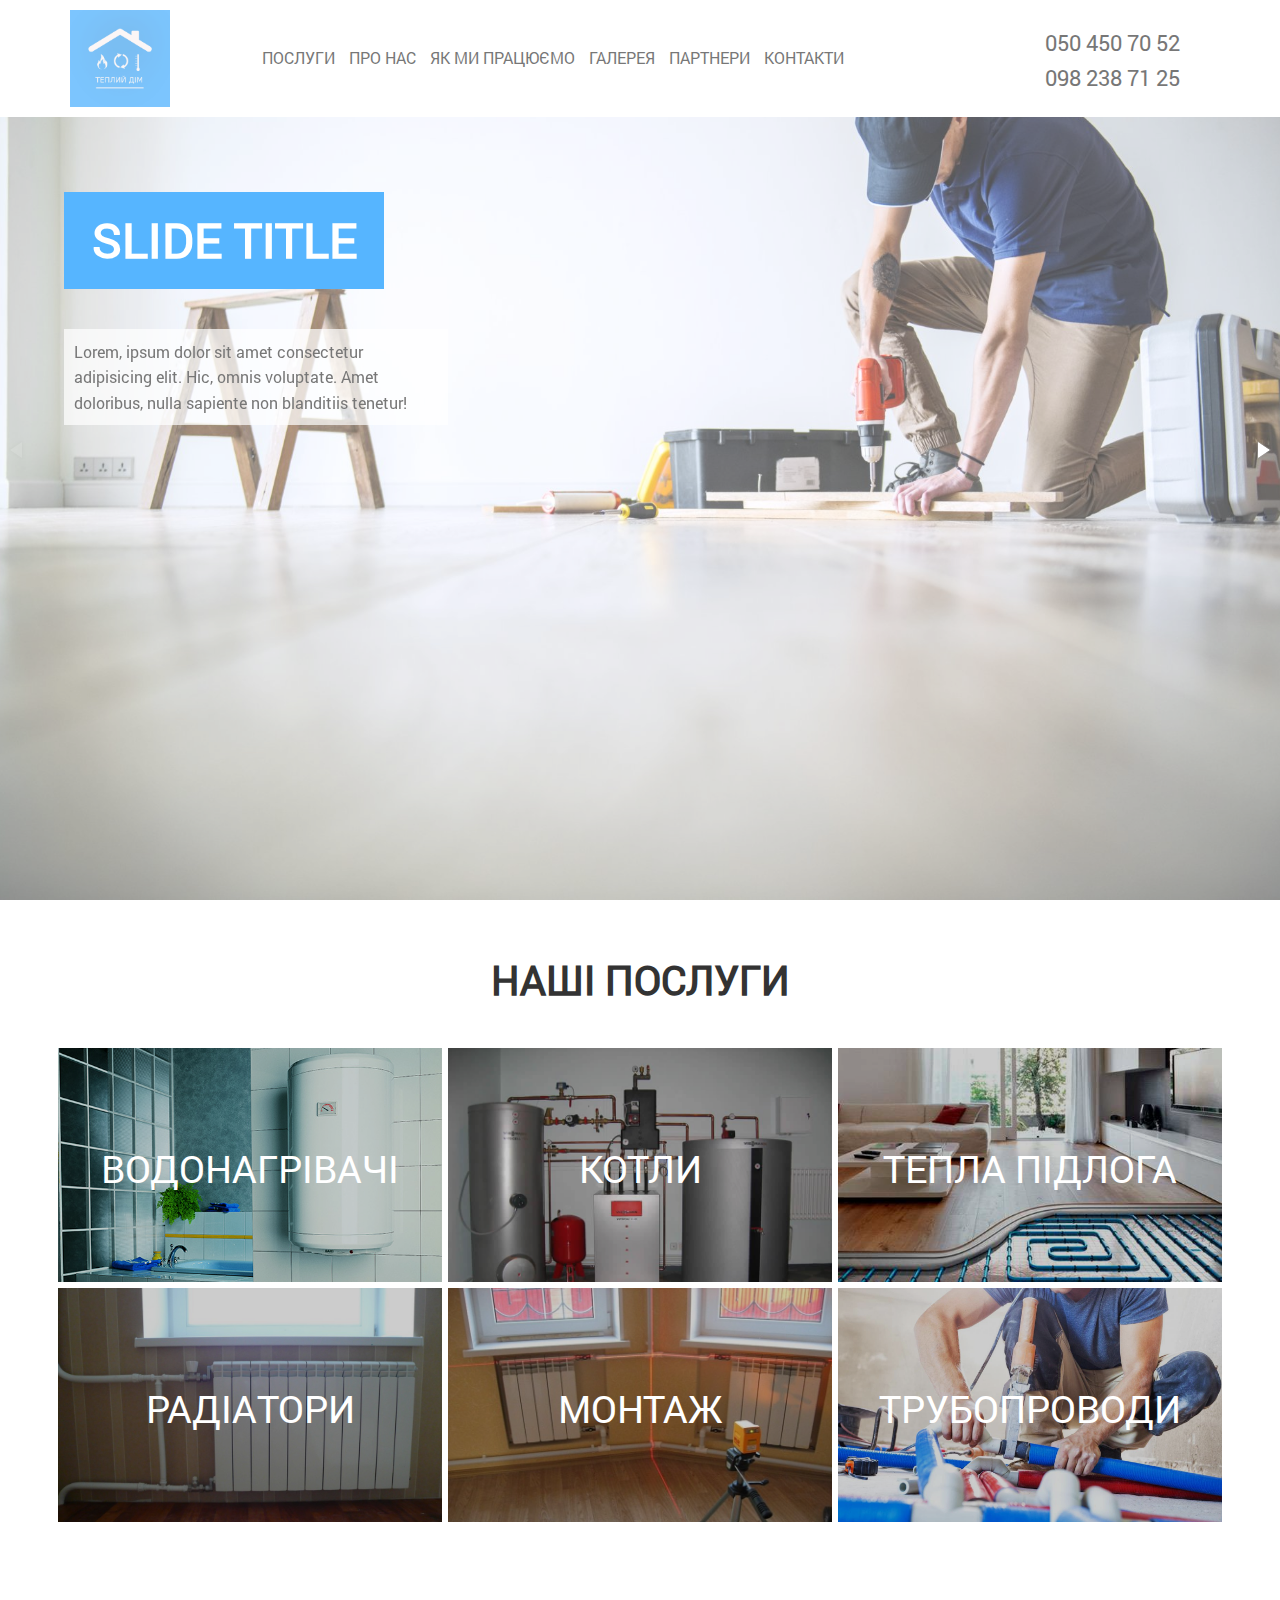
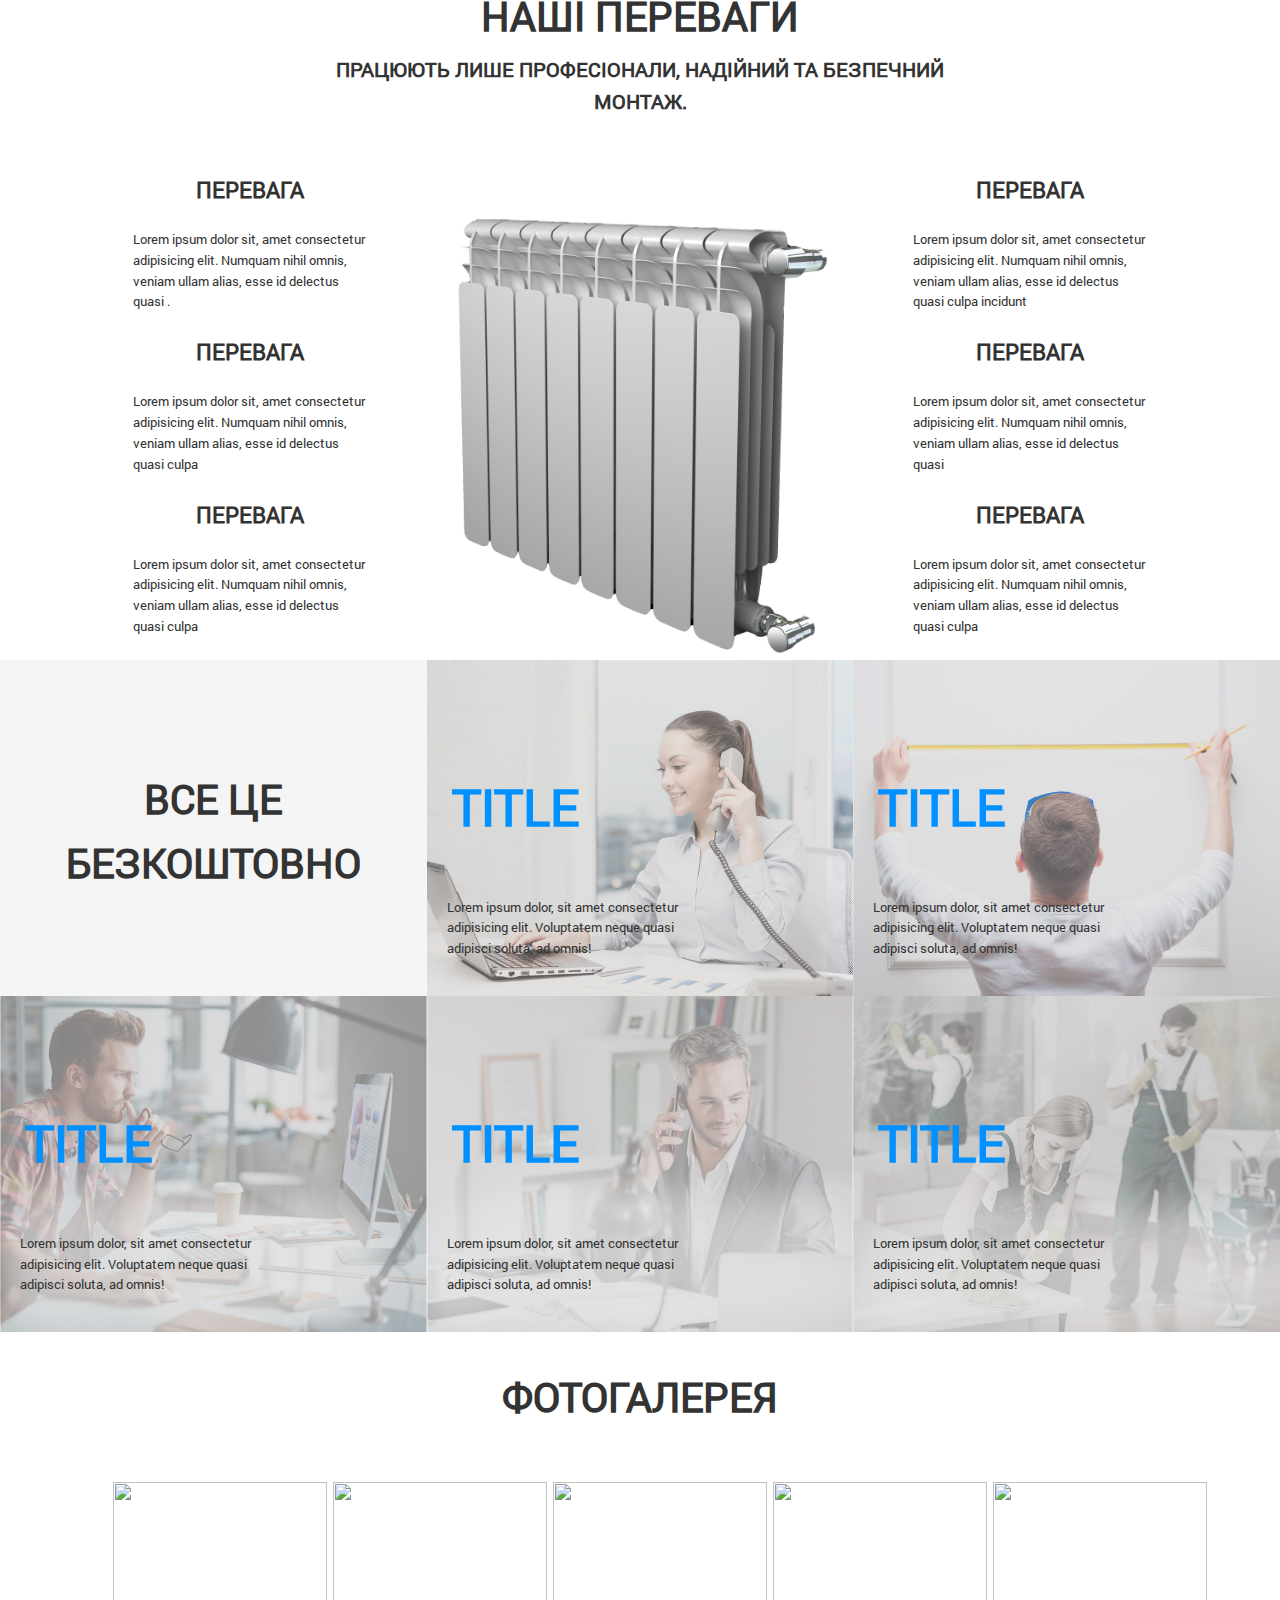
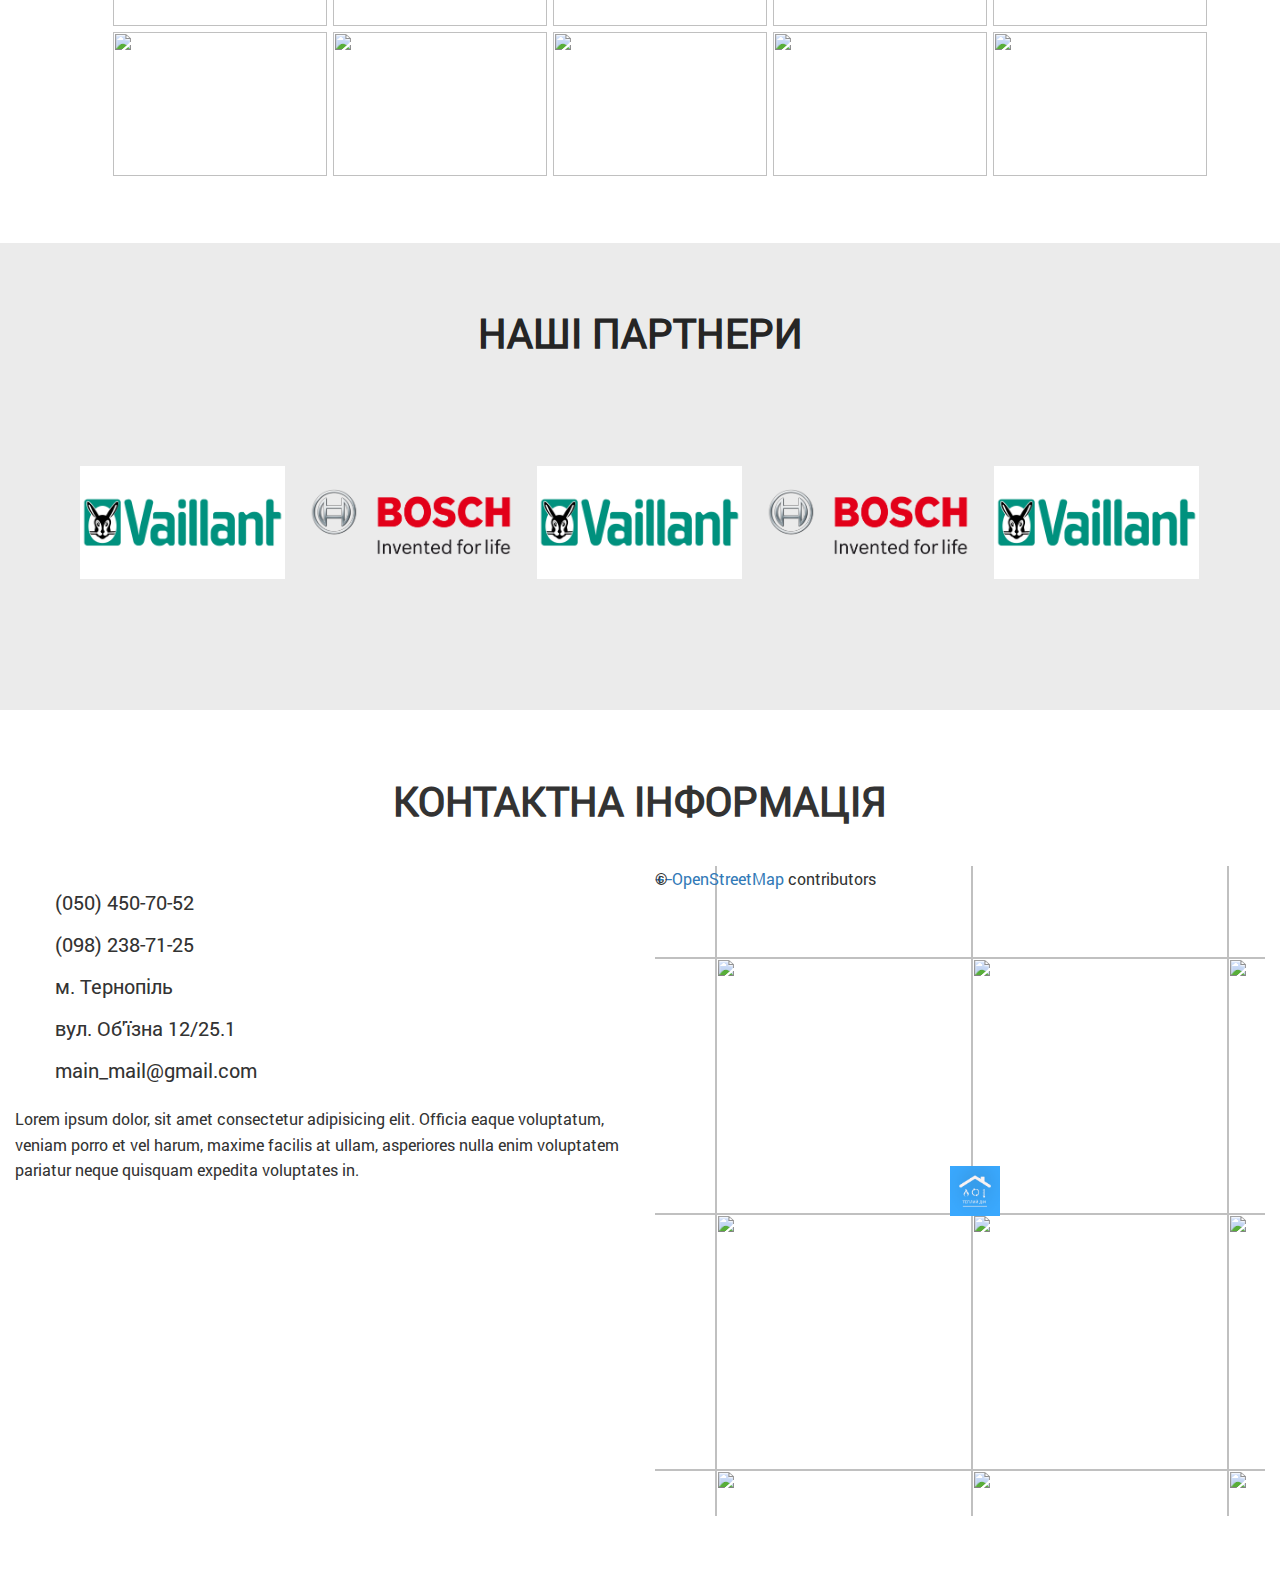
==== commit c2322bea: "текст на слайдері" ====
--- a/verstka/index.html
+++ b/verstka/index.html
@@ -67,9 +67,25 @@
 
 	<section id="main_slider">
 		<div class="fotorama" data-width="100%" data-height="100%" data-fit="cover" data-nav="false">
-			<img src="img/1.jpg" alt="slide_1">
-			<img src="img/2.jpg" alt="slide_2">
-			<img src="img/3.jpg" alt="slide_3">
+				<div class="slider_item" data-img="img/1.jpg">
+				<h2>Slide Title</h2>
+				<p class="slide_text">Lorem, ipsum dolor sit amet consectetur adipisicing elit. Hic, omnis voluptate. Amet doloribus, nulla sapiente non blanditiis tenetur!</p>
+				
+				</div>
+				<div class="slider_item" data-img="img/2.jpg">
+					<h2>Slide Title</h2>
+					<p class="slide_text">Lorem, ipsum dolor sit amet consectetur adipisicing elit. Hic, omnis voluptate. Amet doloribus, nulla sapiente non blanditiis tenetur!</p>
+					
+					</div>
+					<div class="slider_item" data-img="img/3.jpg">
+						<h2>Slide Title</h2>
+						<p class="slide_text">Lorem, ipsum dolor sit amet consectetur adipisicing elit. Hic, omnis voluptate. Amet doloribus, nulla sapiente non blanditiis tenetur!</p>
+						
+						</div>
+
+			
+			
+			
 		</div>
 	</section>
 
--- a/verstka/css/main.css
+++ b/verstka/css/main.css
@@ -106,6 +106,24 @@
 	font-size: 22px;
 	color: #333;
 }
+.slider_item h2 {
+	margin-top: 15%;
+	margin-left: 5%;
+	font-size: 4.8rem;
+	text-transform: uppercase;
+	color: #fff;
+	background-color: #0090ff;
+	width: 320px;
+	padding: 10px;
+	text-align: center;
+}
+.slider_item p {
+	max-width: 30%;
+	margin-left: 5%;
+	color: #333;
+	background-color: rgba(255,255,255,.7);
+	padding: 10px;
+}
 #services {
 	padding-top: 15px;
 	padding-bottom: 25px;
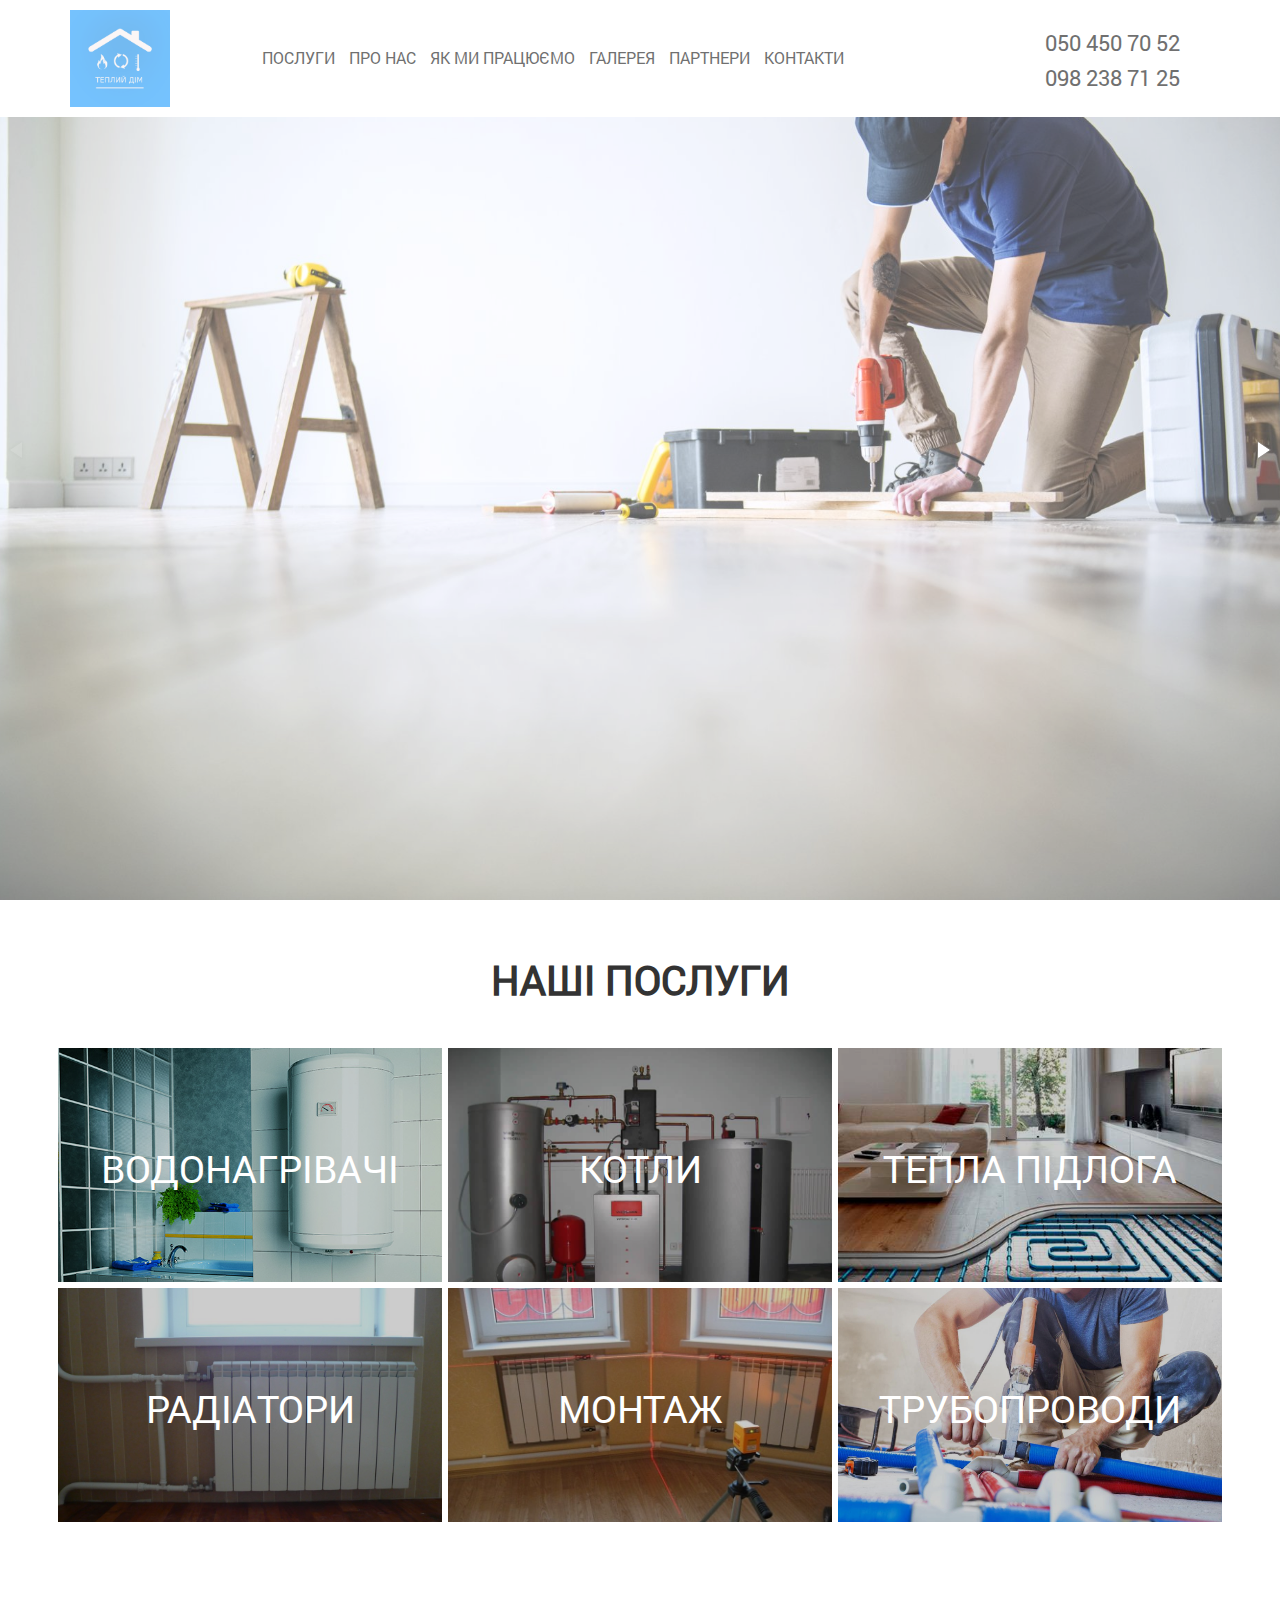
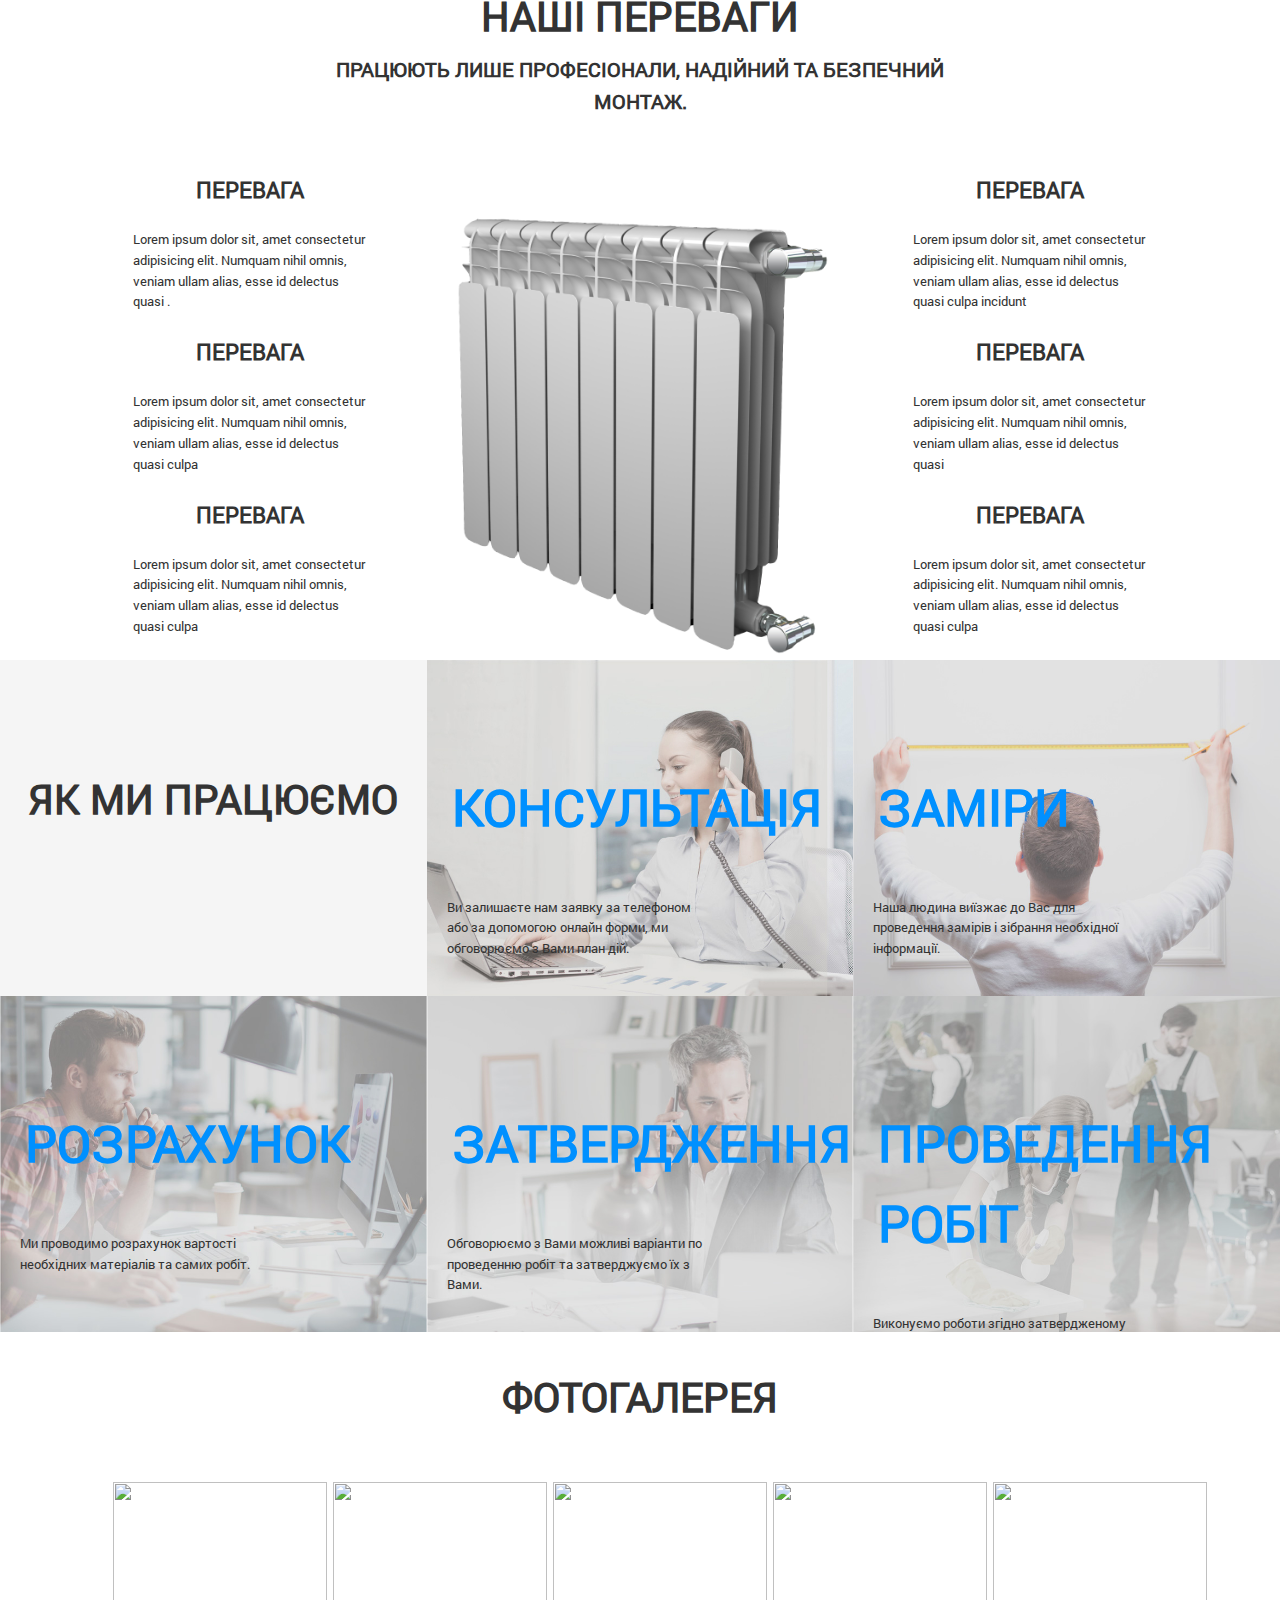
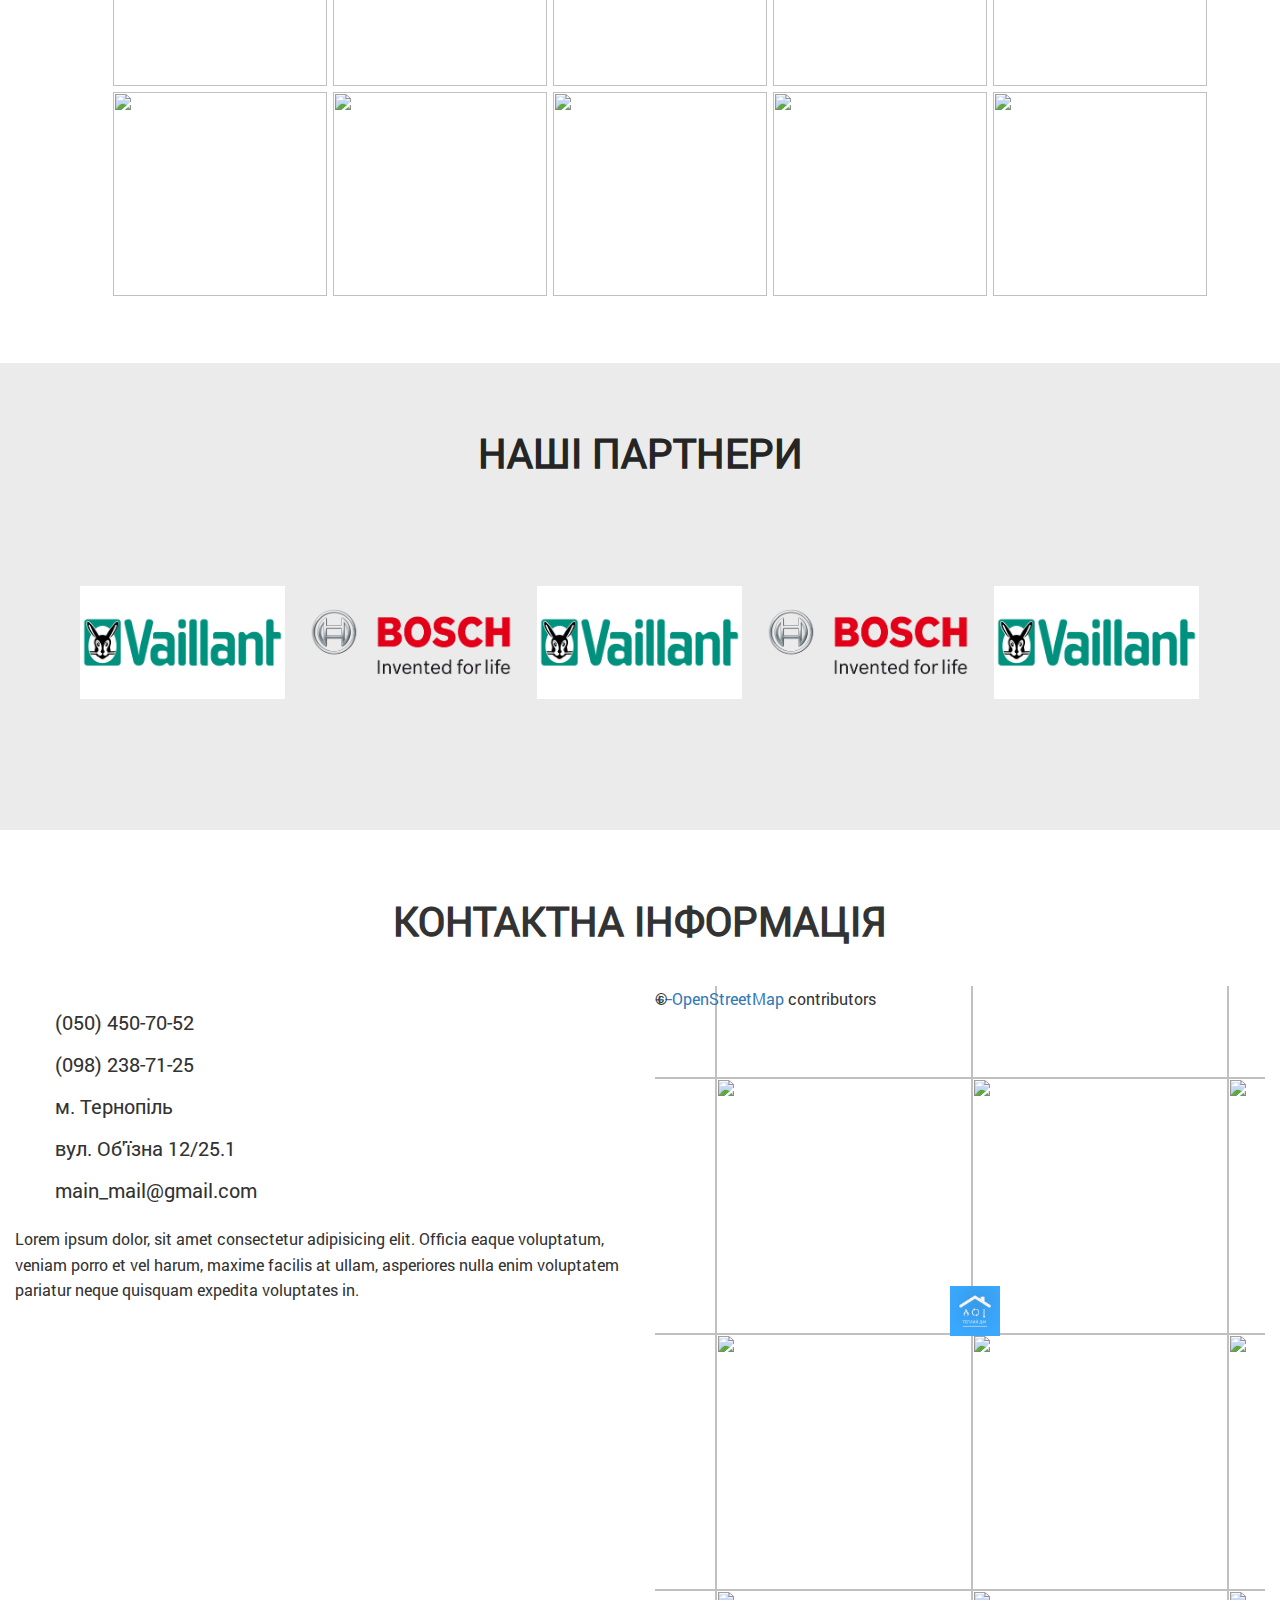
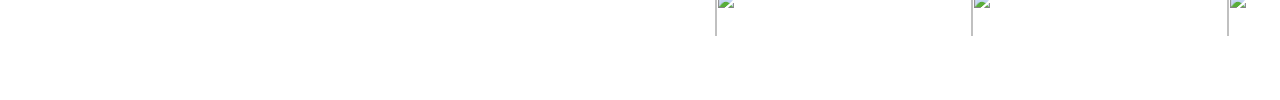
==== commit 016b1baa: "Update index.html" ====
--- a/verstka/index.html
+++ b/verstka/index.html
@@ -67,25 +67,9 @@
 
 	<section id="main_slider">
 		<div class="fotorama" data-width="100%" data-height="100%" data-fit="cover" data-nav="false">
-				<div class="slider_item" data-img="img/1.jpg">
-				<h2>Slide Title</h2>
-				<p class="slide_text">Lorem, ipsum dolor sit amet consectetur adipisicing elit. Hic, omnis voluptate. Amet doloribus, nulla sapiente non blanditiis tenetur!</p>
-				
-				</div>
-				<div class="slider_item" data-img="img/2.jpg">
-					<h2>Slide Title</h2>
-					<p class="slide_text">Lorem, ipsum dolor sit amet consectetur adipisicing elit. Hic, omnis voluptate. Amet doloribus, nulla sapiente non blanditiis tenetur!</p>
-					
-					</div>
-					<div class="slider_item" data-img="img/3.jpg">
-						<h2>Slide Title</h2>
-						<p class="slide_text">Lorem, ipsum dolor sit amet consectetur adipisicing elit. Hic, omnis voluptate. Amet doloribus, nulla sapiente non blanditiis tenetur!</p>
-						
-						</div>
-
-			
-			
-			
+			<img src="img/1.jpg" alt="slide_1">
+			<img src="img/2.jpg" alt="slide_2">
+			<img src="img/3.jpg" alt="slide_3">
 		</div>
 	</section>
 
@@ -196,43 +180,38 @@
 		<div class="container-fluid">
 			<div class="row">
 				<div class="hw_item col-md-4">
-					<h3>Все це безкоштовно</h3>
-
-				</div>
-				<div class="hw_item col-md-4">
-					<div class="hw_ttl">
-						<h3>Title</h3>
-						<span>Lorem ipsum dolor, sit amet consectetur adipisicing elit. Voluptatem neque quasi adipisci
-							soluta, ad omnis!</span>
+					<h3>Як ми працюємо</h3>
+
+				</div>
+				<div class="hw_item col-md-4">
+					<div class="hw_ttl">
+						<h3>Консультація</h3>
+						<span>Ви залишаєте нам заявку за телефоном або за допомогою онлайн форми, ми обговорюємо з Вами план дій.</span>
 					</div>
 					<img src="img/1_work.jpg" alt="w1">
 				</div>
 				<div class="hw_item col-md-4">
 					<div class="hw_ttl">
-						<h3>Title</h3>
-						<span>Lorem ipsum dolor, sit amet consectetur adipisicing elit. Voluptatem neque quasi adipisci
-							soluta, ad omnis!</span>
+						<h3>Заміри</h3>
+						<span>Наша людина виїзжає до Вас для проведення замірів і зібрання необхідної інформації.</span>
 					</div><img src="img/2_work.jpg" alt="w2">
 				</div>
 				<div class="hw_item col-md-4">
 					<div class="hw_ttl">
-						<h3>Title</h3>
-						<span>Lorem ipsum dolor, sit amet consectetur adipisicing elit. Voluptatem neque quasi adipisci
-							soluta, ad omnis!</span>
+						<h3>Розрахунок</h3>
+						<span>Ми проводимо розрахунок вартості необхідних матеріалів та самих робіт.</span>
 					</div><img src="img/3_work.jpg" alt="w3">
 				</div>
 				<div class="hw_item col-md-4">
 					<div class="hw_ttl">
-						<h3>Title</h3>
-						<span>Lorem ipsum dolor, sit amet consectetur adipisicing elit. Voluptatem neque quasi adipisci
-							soluta, ad omnis!</span>
+						<h3>Затвердження</h3>
+						<span>Обговорюємо з Вами можливі варіанти по проведенню робіт та затверджуємо їх з Вами.</span>
 					</div><img src="img/4_work.jpg" alt="w4">
 				</div>
 				<div class="hw_item col-md-4">
 					<div class="hw_ttl">
-						<h3>Title</h3>
-						<span>Lorem ipsum dolor, sit amet consectetur adipisicing elit. Voluptatem neque quasi adipisci
-							soluta, ad omnis!</span>
+						<h3>Проведення робіт</h3>
+						<span>Виконуємо роботи згідно затвердженому плану та здаємо об'єкт Вам!</span>
 					</div><img src="img/5_work.jpg" alt="w5">
 				</div>
 
--- a/verstka/css/main.css
+++ b/verstka/css/main.css
@@ -248,7 +248,7 @@
 	width: 20%;
 	float: left;
 	overflow: hidden;
-	height: 150px;
+	height: 210px;
 }
 .xfieldimagegallery.galery li img {
 	width: 100%;
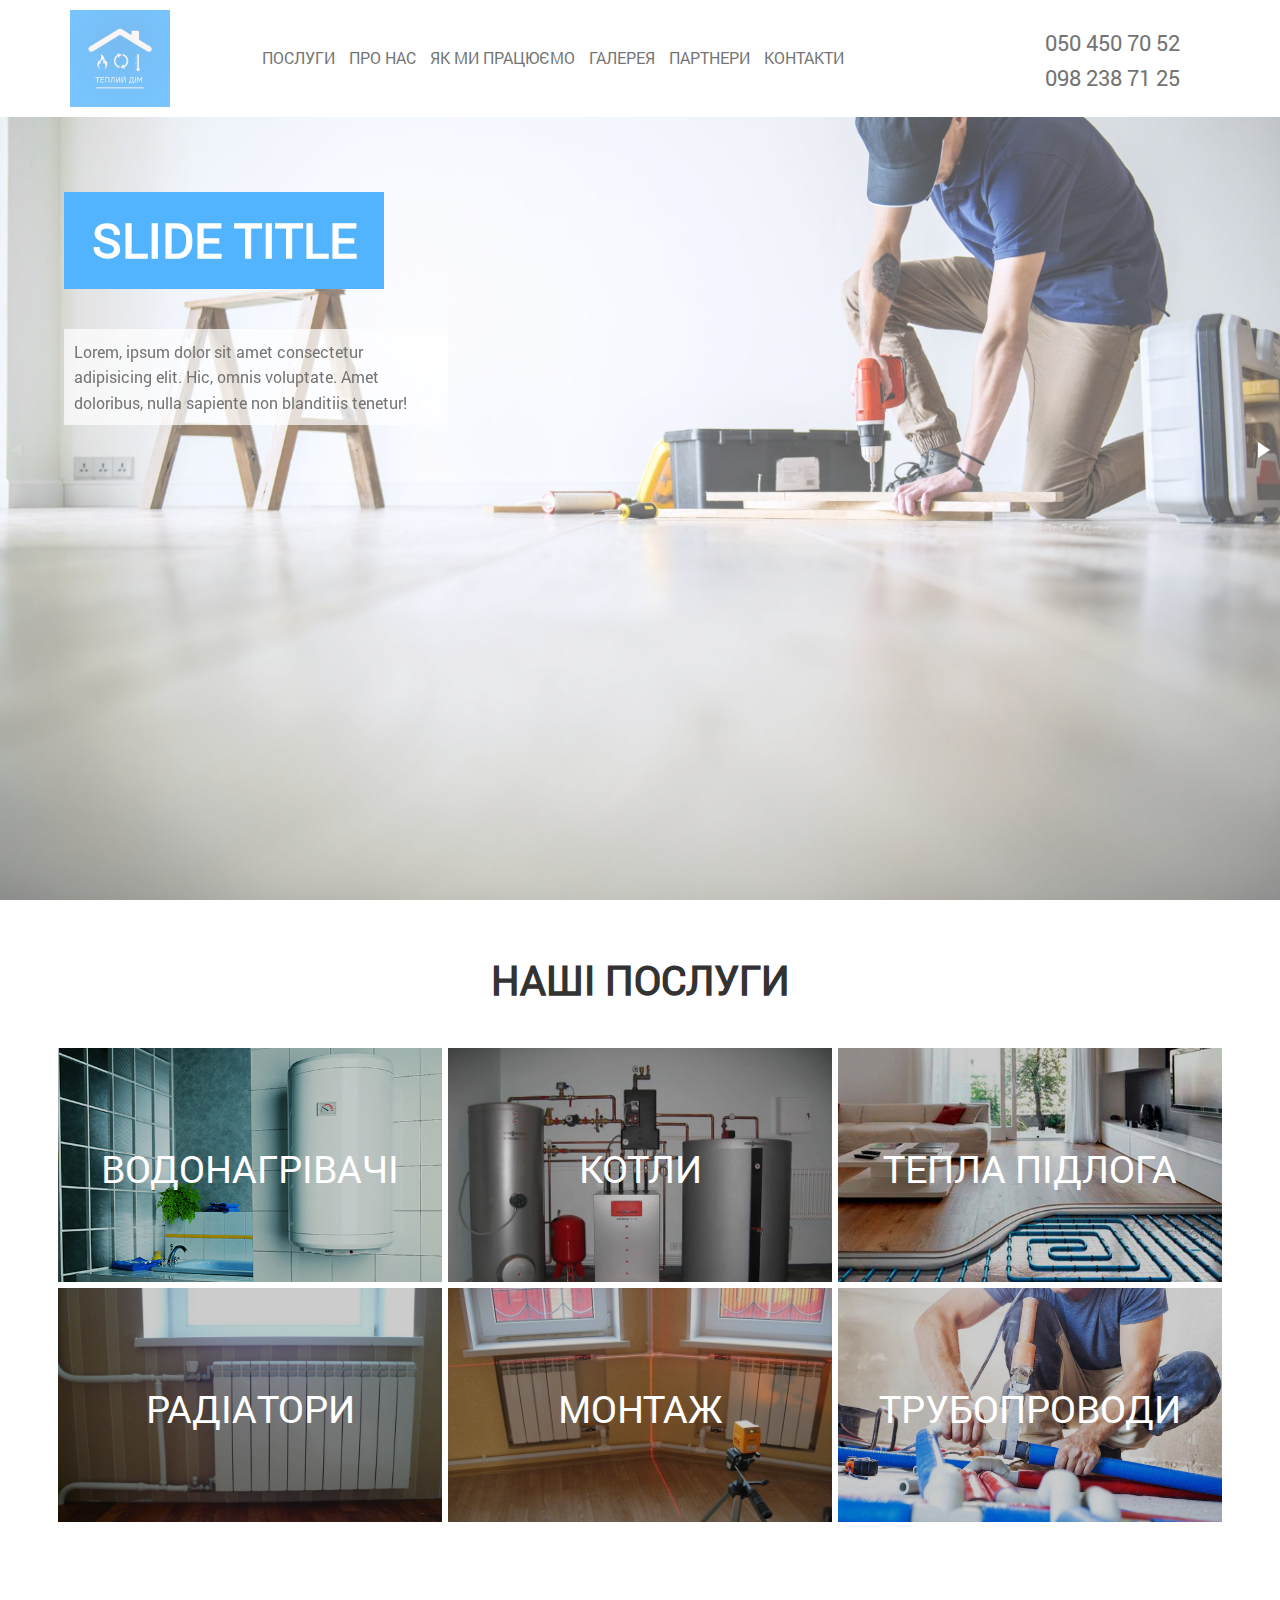
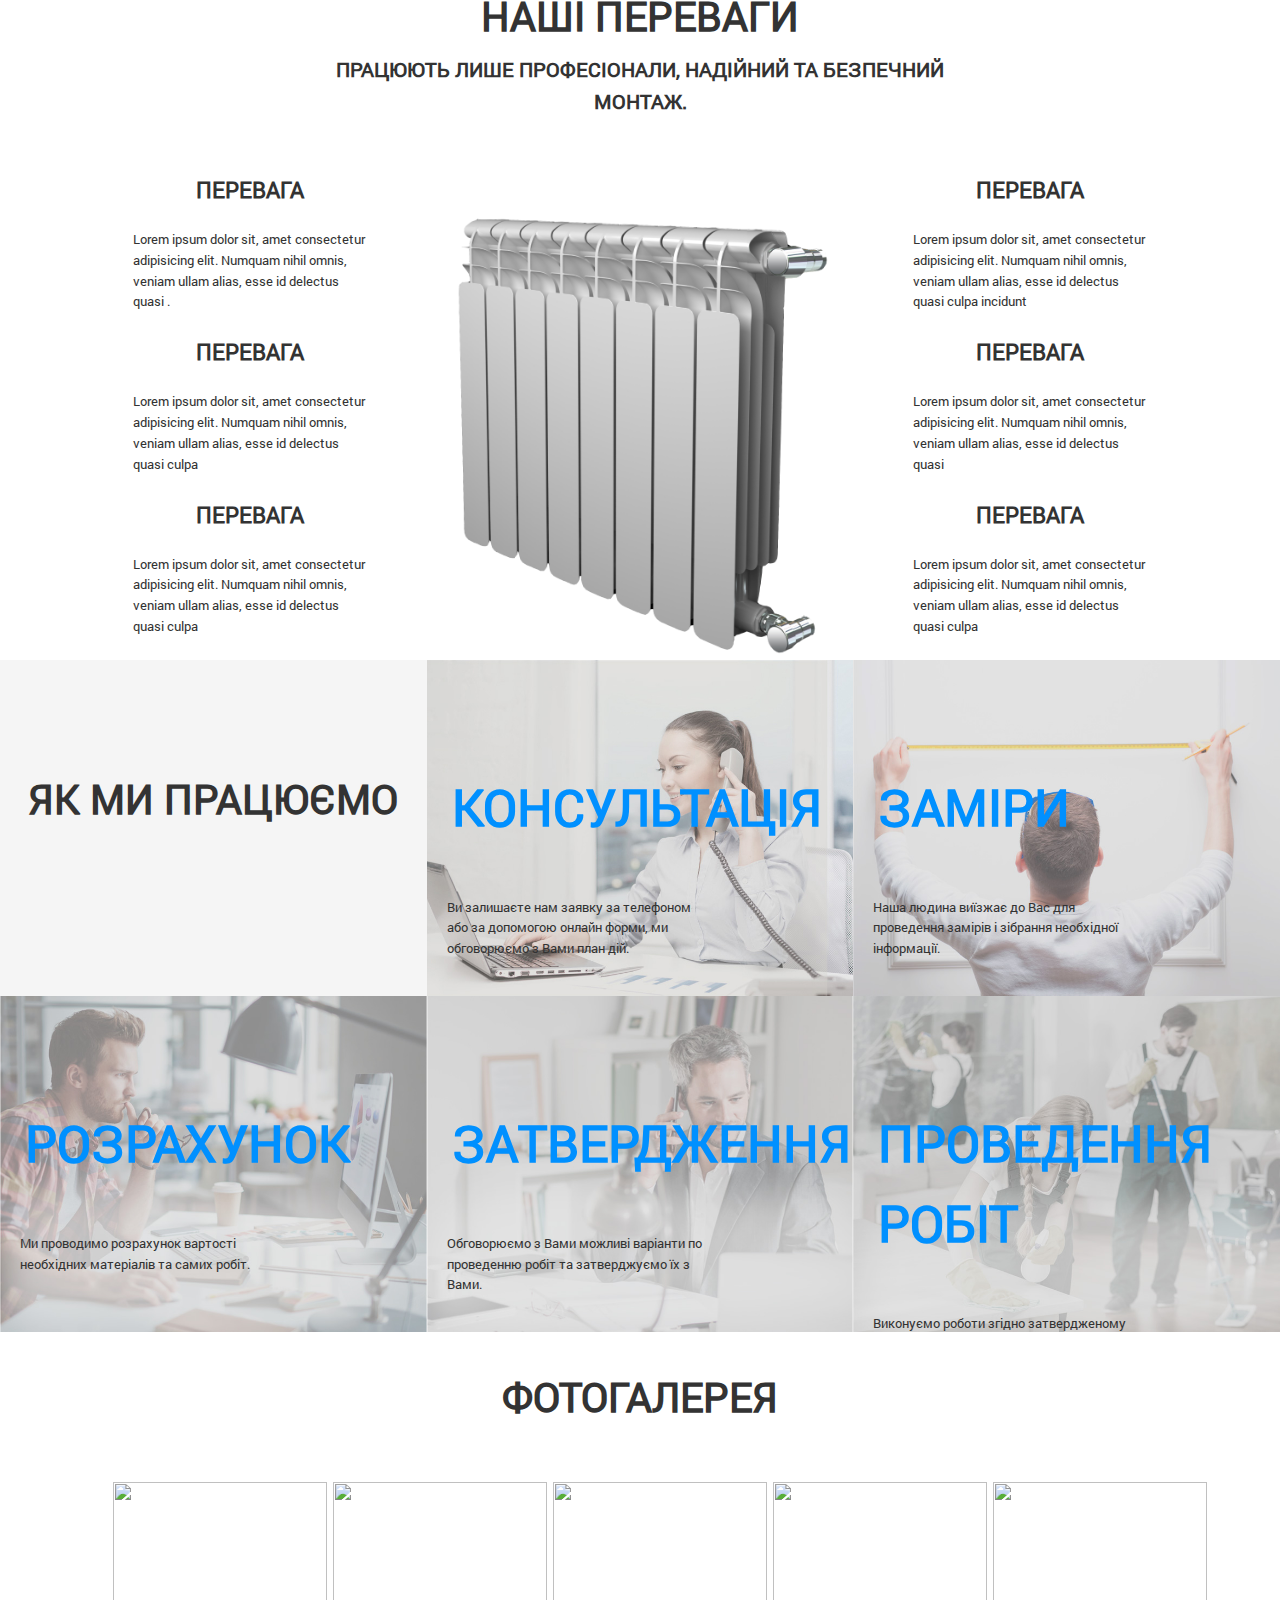
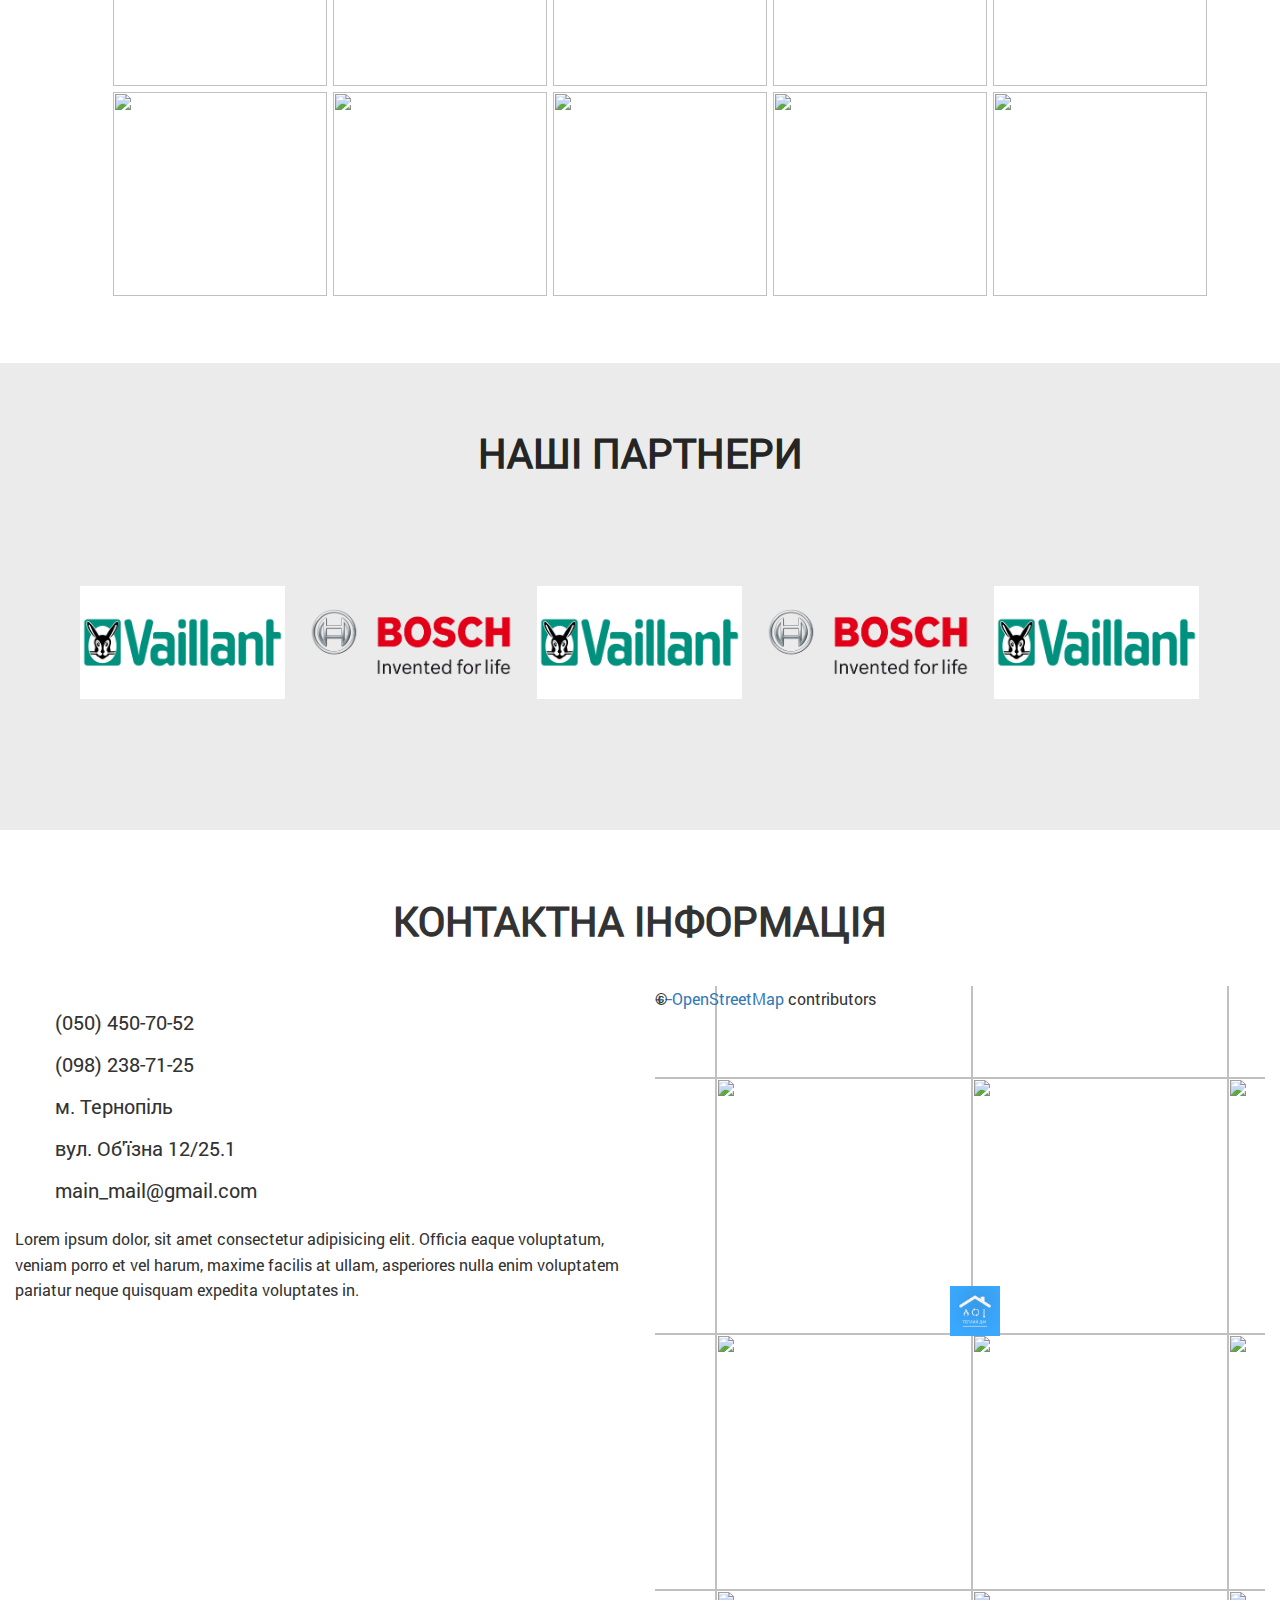
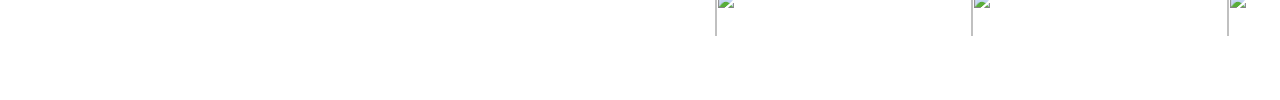
==== commit d340bf57: "Merge branch 'master' of https://github.com/Dromich/teplodim" ====
--- a/verstka/index.html
+++ b/verstka/index.html
@@ -67,9 +67,25 @@
 
 	<section id="main_slider">
 		<div class="fotorama" data-width="100%" data-height="100%" data-fit="cover" data-nav="false">
-			<img src="img/1.jpg" alt="slide_1">
-			<img src="img/2.jpg" alt="slide_2">
-			<img src="img/3.jpg" alt="slide_3">
+				<div class="slider_item" data-img="img/1.jpg">
+				<h2>Slide Title</h2>
+				<p class="slide_text">Lorem, ipsum dolor sit amet consectetur adipisicing elit. Hic, omnis voluptate. Amet doloribus, nulla sapiente non blanditiis tenetur!</p>
+				
+				</div>
+				<div class="slider_item" data-img="img/2.jpg">
+					<h2>Slide Title</h2>
+					<p class="slide_text">Lorem, ipsum dolor sit amet consectetur adipisicing elit. Hic, omnis voluptate. Amet doloribus, nulla sapiente non blanditiis tenetur!</p>
+					
+					</div>
+					<div class="slider_item" data-img="img/3.jpg">
+						<h2>Slide Title</h2>
+						<p class="slide_text">Lorem, ipsum dolor sit amet consectetur adipisicing elit. Hic, omnis voluptate. Amet doloribus, nulla sapiente non blanditiis tenetur!</p>
+						
+						</div>
+
+			
+			
+			
 		</div>
 	</section>
 
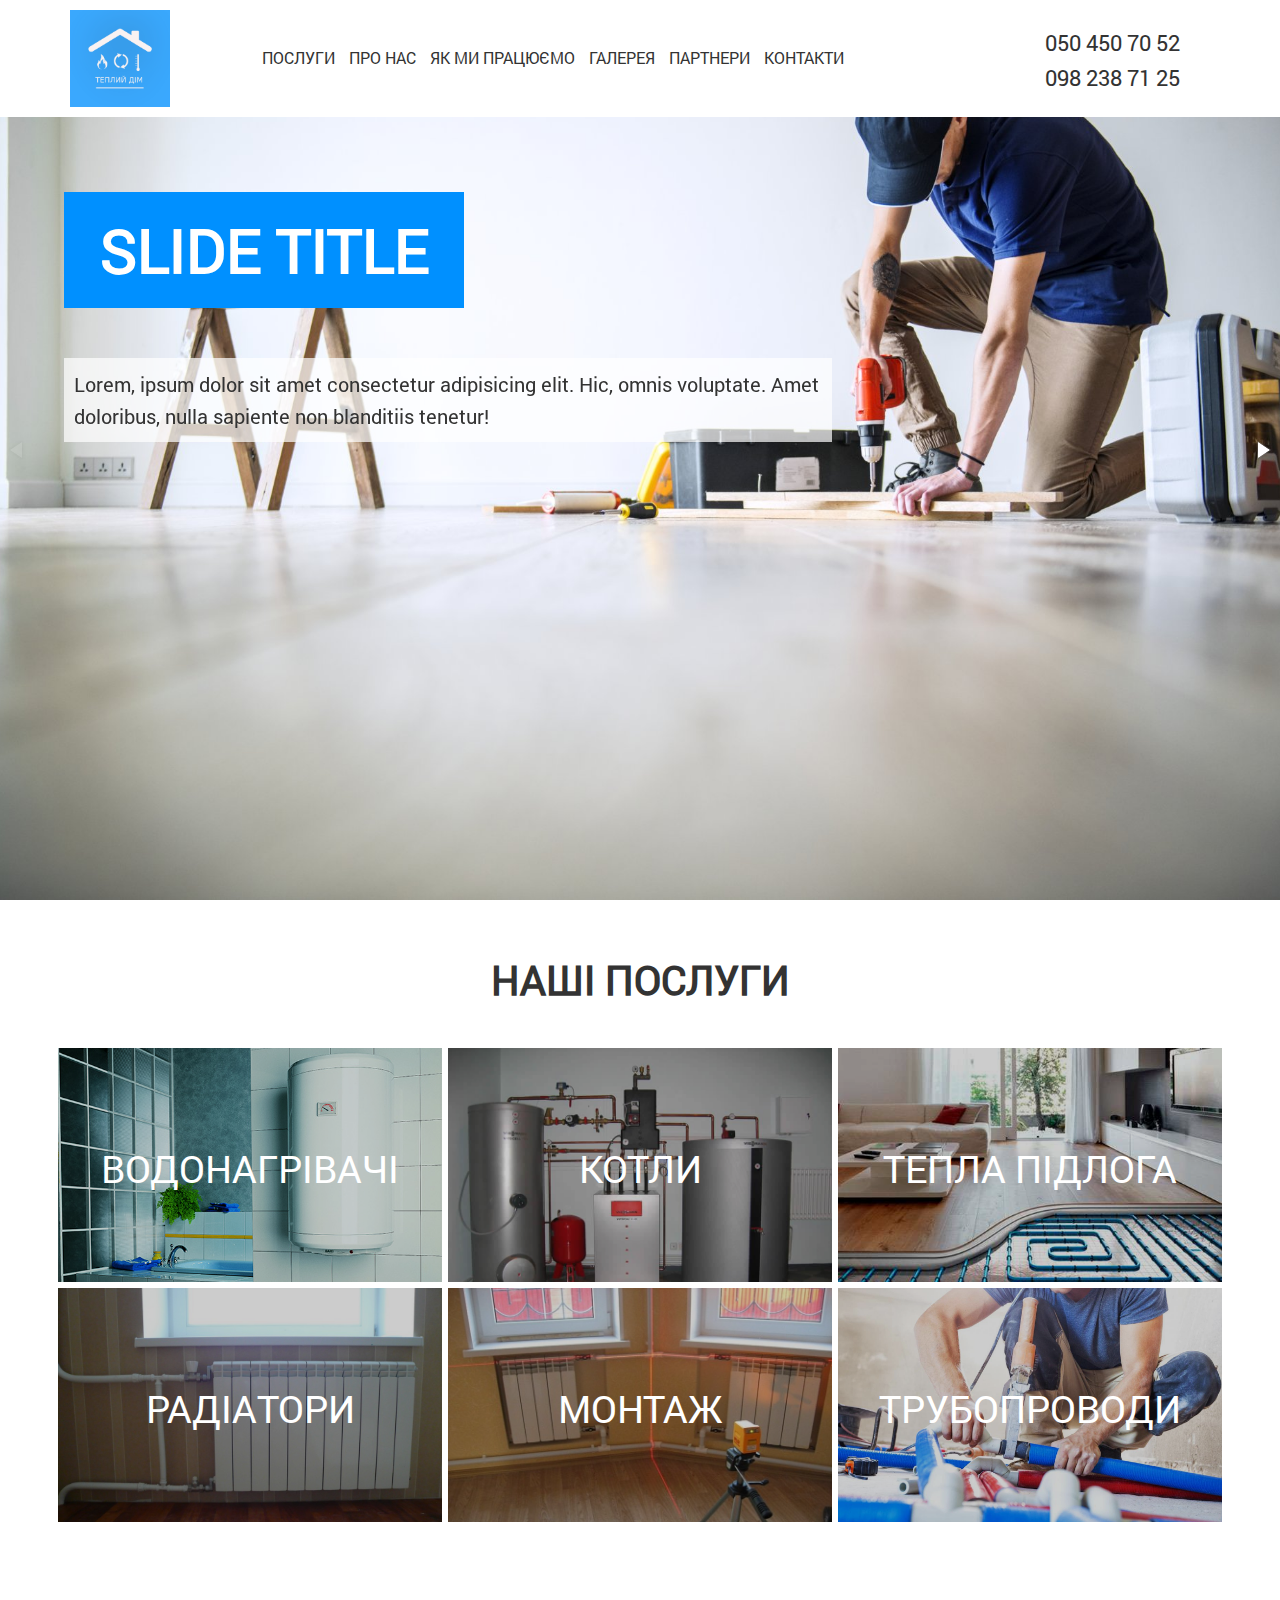
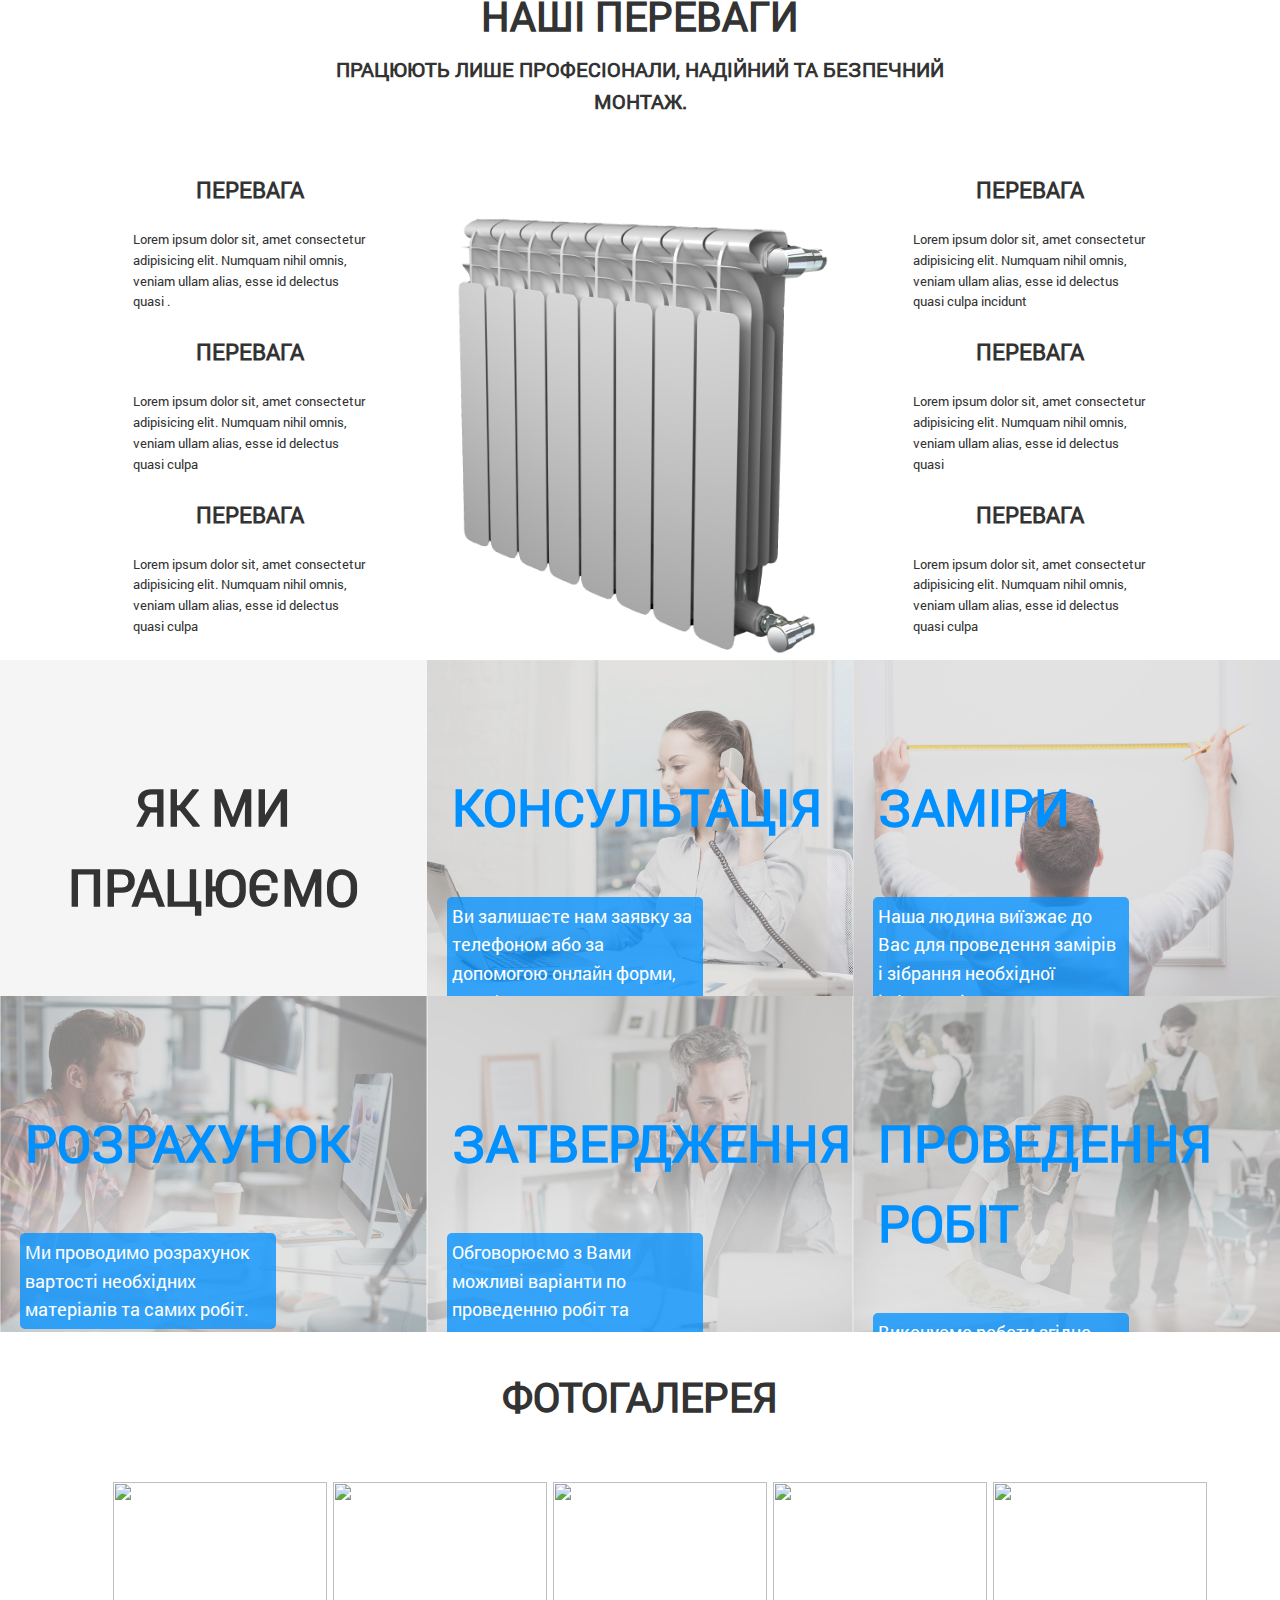
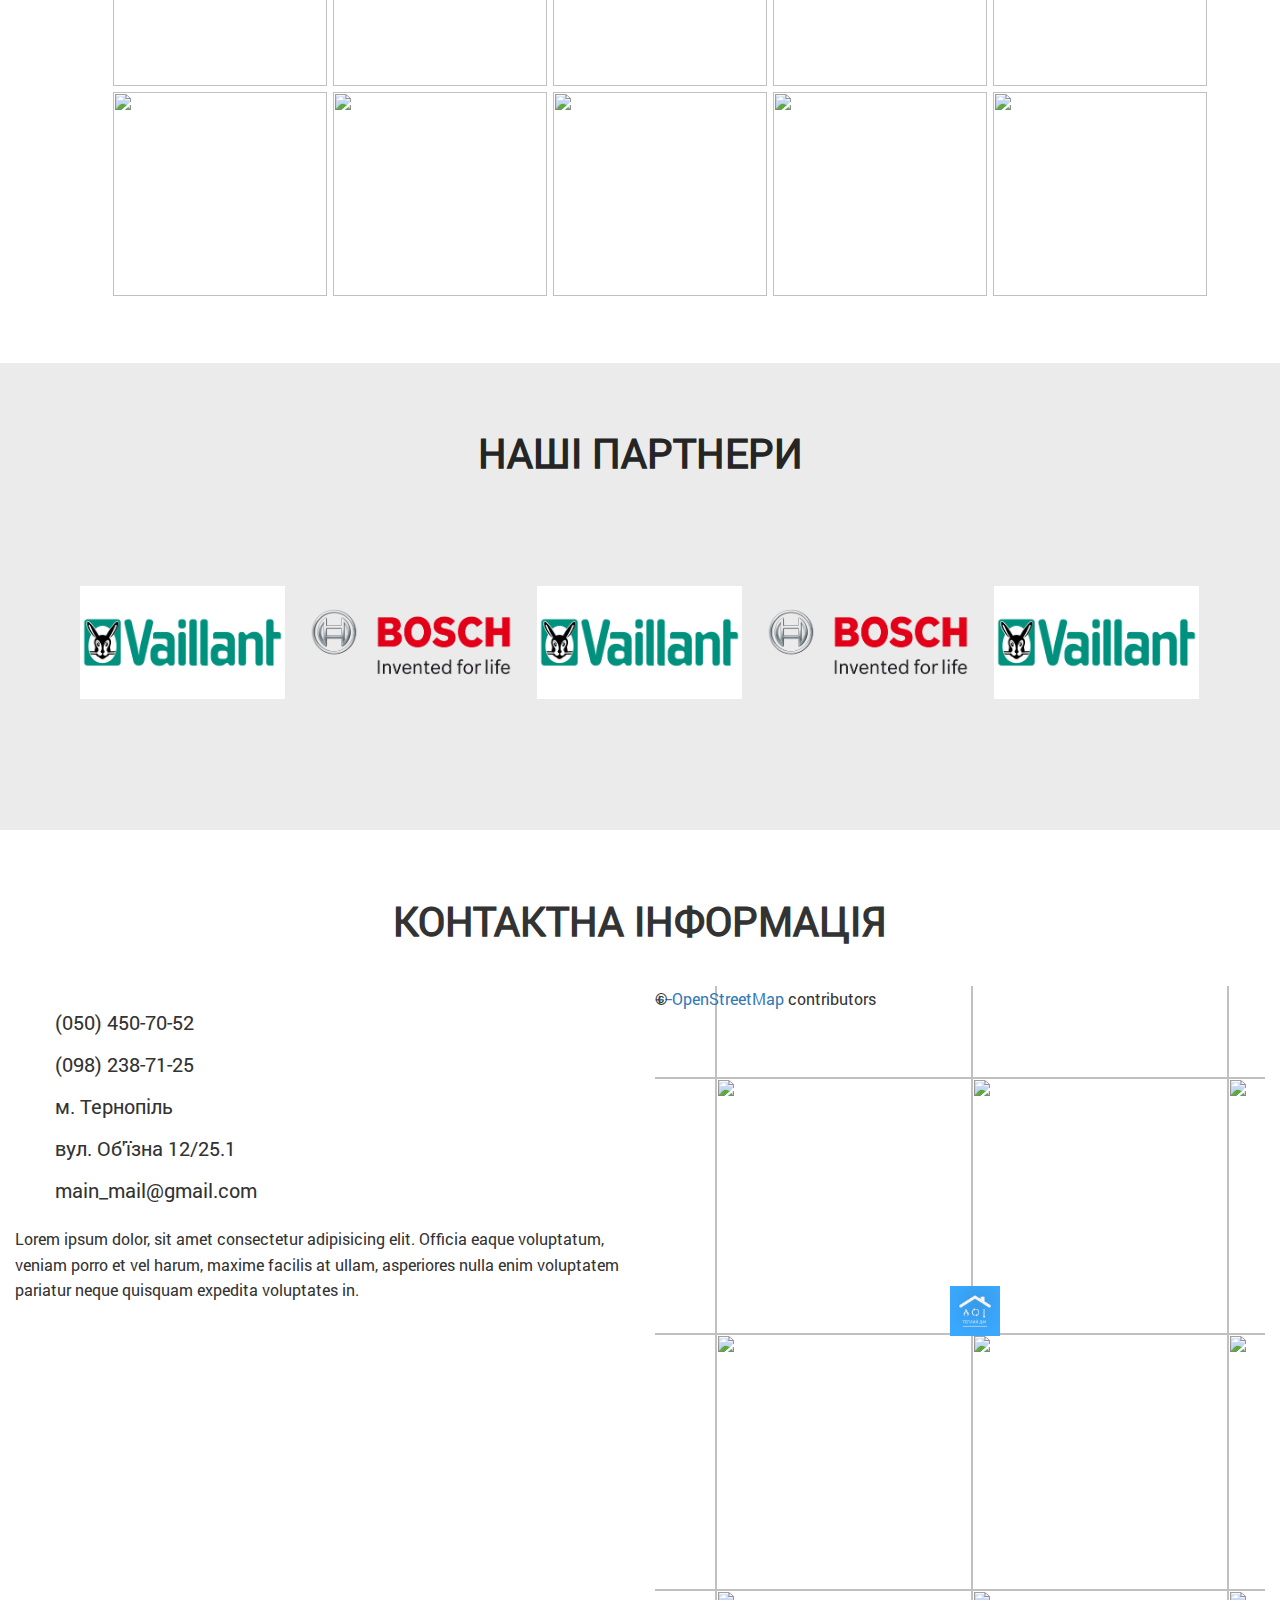
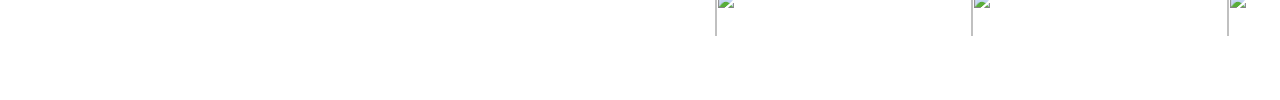
==== commit 9b60c6d2: "забрав лоадер" ====
--- a/verstka/index.html
+++ b/verstka/index.html
@@ -319,9 +319,9 @@
 
 	<div class="hidden"></div>
 
-	<div class="loader">
+	<!--<div class="loader">
 		<div class="loader_inner"></div>
-	</div>
+	</div>-->
 
 	<!--[if lt IE 9]>
 	<script src="libs/html5shiv/es5-shim.min.js"></script>
--- a/verstka/css/main.css
+++ b/verstka/css/main.css
@@ -108,21 +108,22 @@
 }
 .slider_item h2 {
 	margin-top: 15%;
-	margin-left: 5%;
-	font-size: 4.8rem;
-	text-transform: uppercase;
-	color: #fff;
-	background-color: #0090ff;
-	width: 320px;
-	padding: 10px;
-	text-align: center;
+    margin-left: 5%;
+    font-size: 6rem;
+    text-transform: uppercase;
+    color: #fff;
+    background-color: #0090ff;
+    width: 400px;
+    padding: 10px;
+    text-align: center;
 }
 .slider_item p {
-	max-width: 30%;
-	margin-left: 5%;
-	color: #333;
-	background-color: rgba(255,255,255,.7);
-	padding: 10px;
+	max-width: 60%;
+    margin-left: 5%;
+    color: #333;
+    background-color: rgba(255,255,255,.7);
+    padding: 10px;
+    font-size: 20px;
 }
 #services {
 	padding-top: 15px;
@@ -213,7 +214,7 @@
 	height: 100%;
 }
 .hw_item h3 {
-	font-size: 4rem;
+	font-size: 5rem;
 	text-transform: uppercase;
 	font-weight: 600;
 	margin-top: 25%;
@@ -224,9 +225,13 @@
 }
 .hw_ttl span {
 	width: 60%;
-	display: block;
-	margin: 20px;
-	font-size: 13px;
+    display: block;
+    margin: 20px;
+    font-size: 18px;
+    background-color: #0090ffc4;
+    border-radius: 5px;
+    padding: 5px;
+    color: white;
 }
 .hw_ttl h3 {
 	font-size: 5rem;
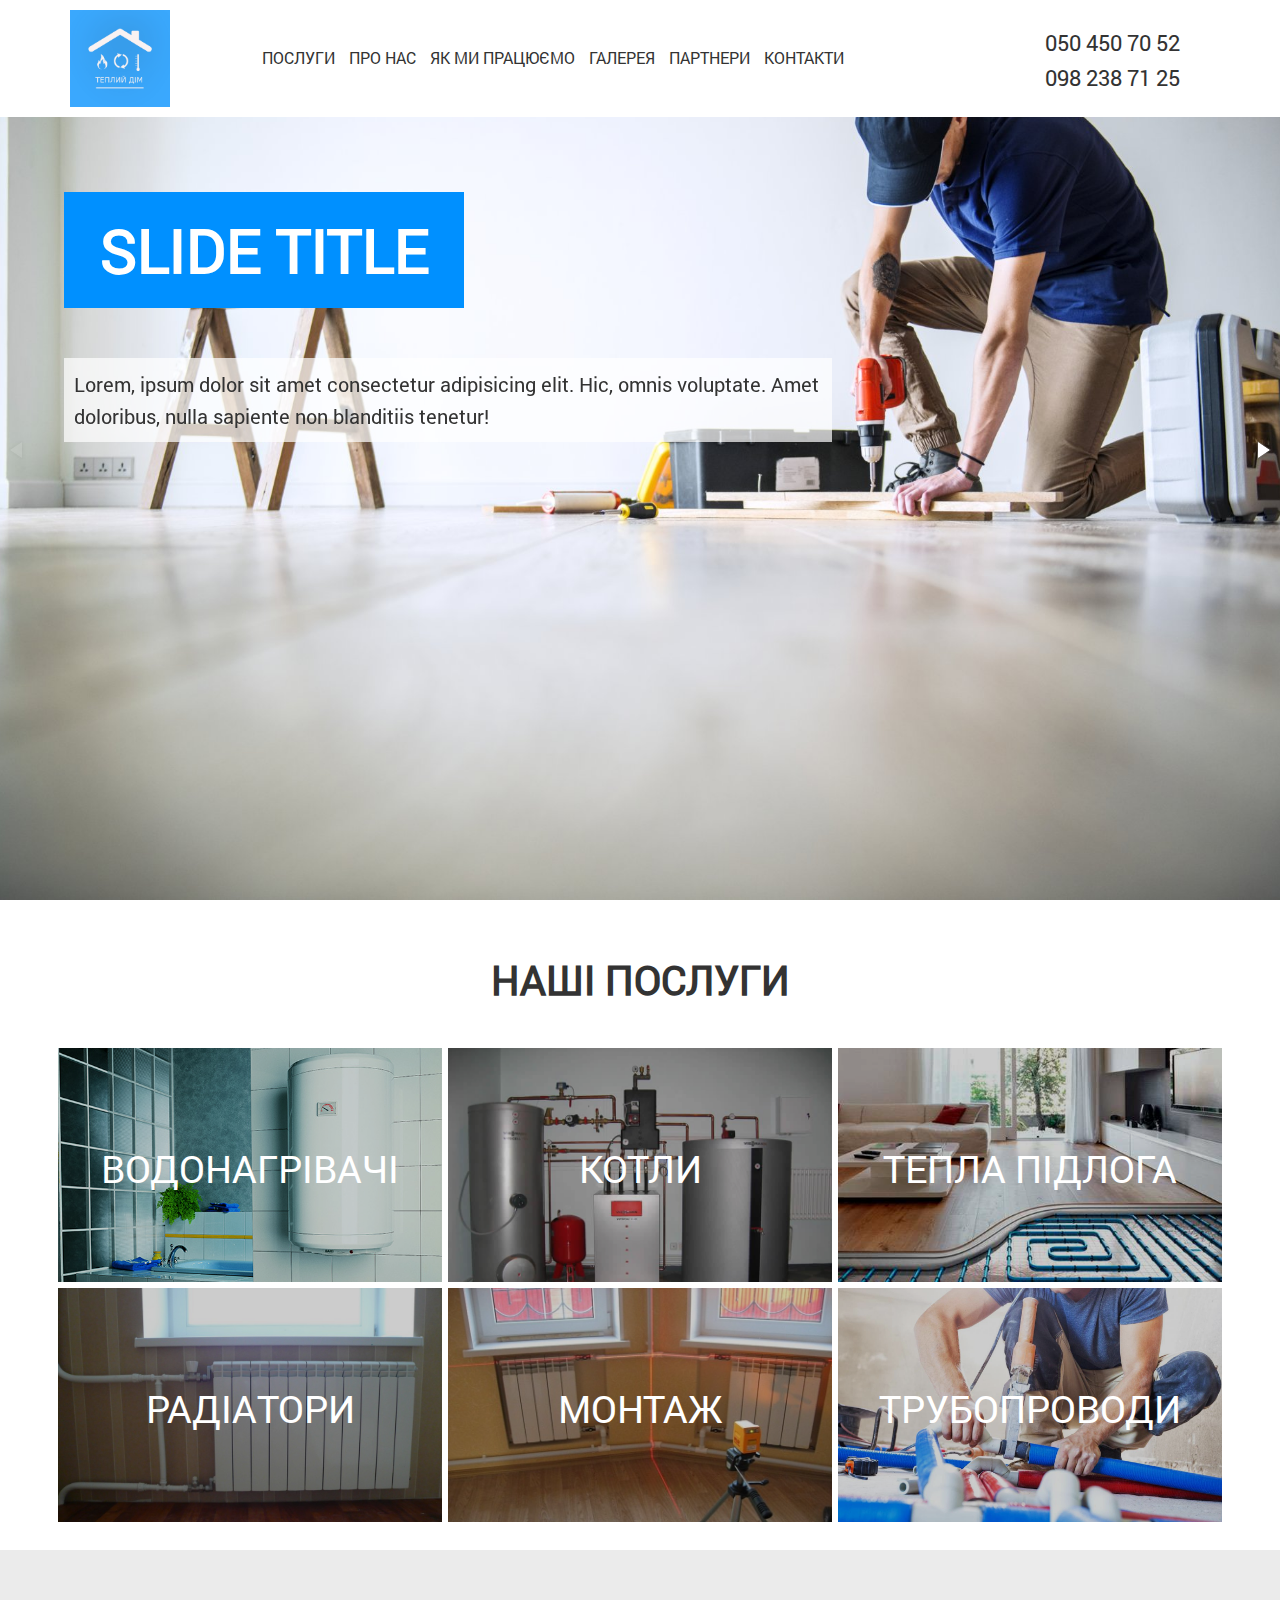
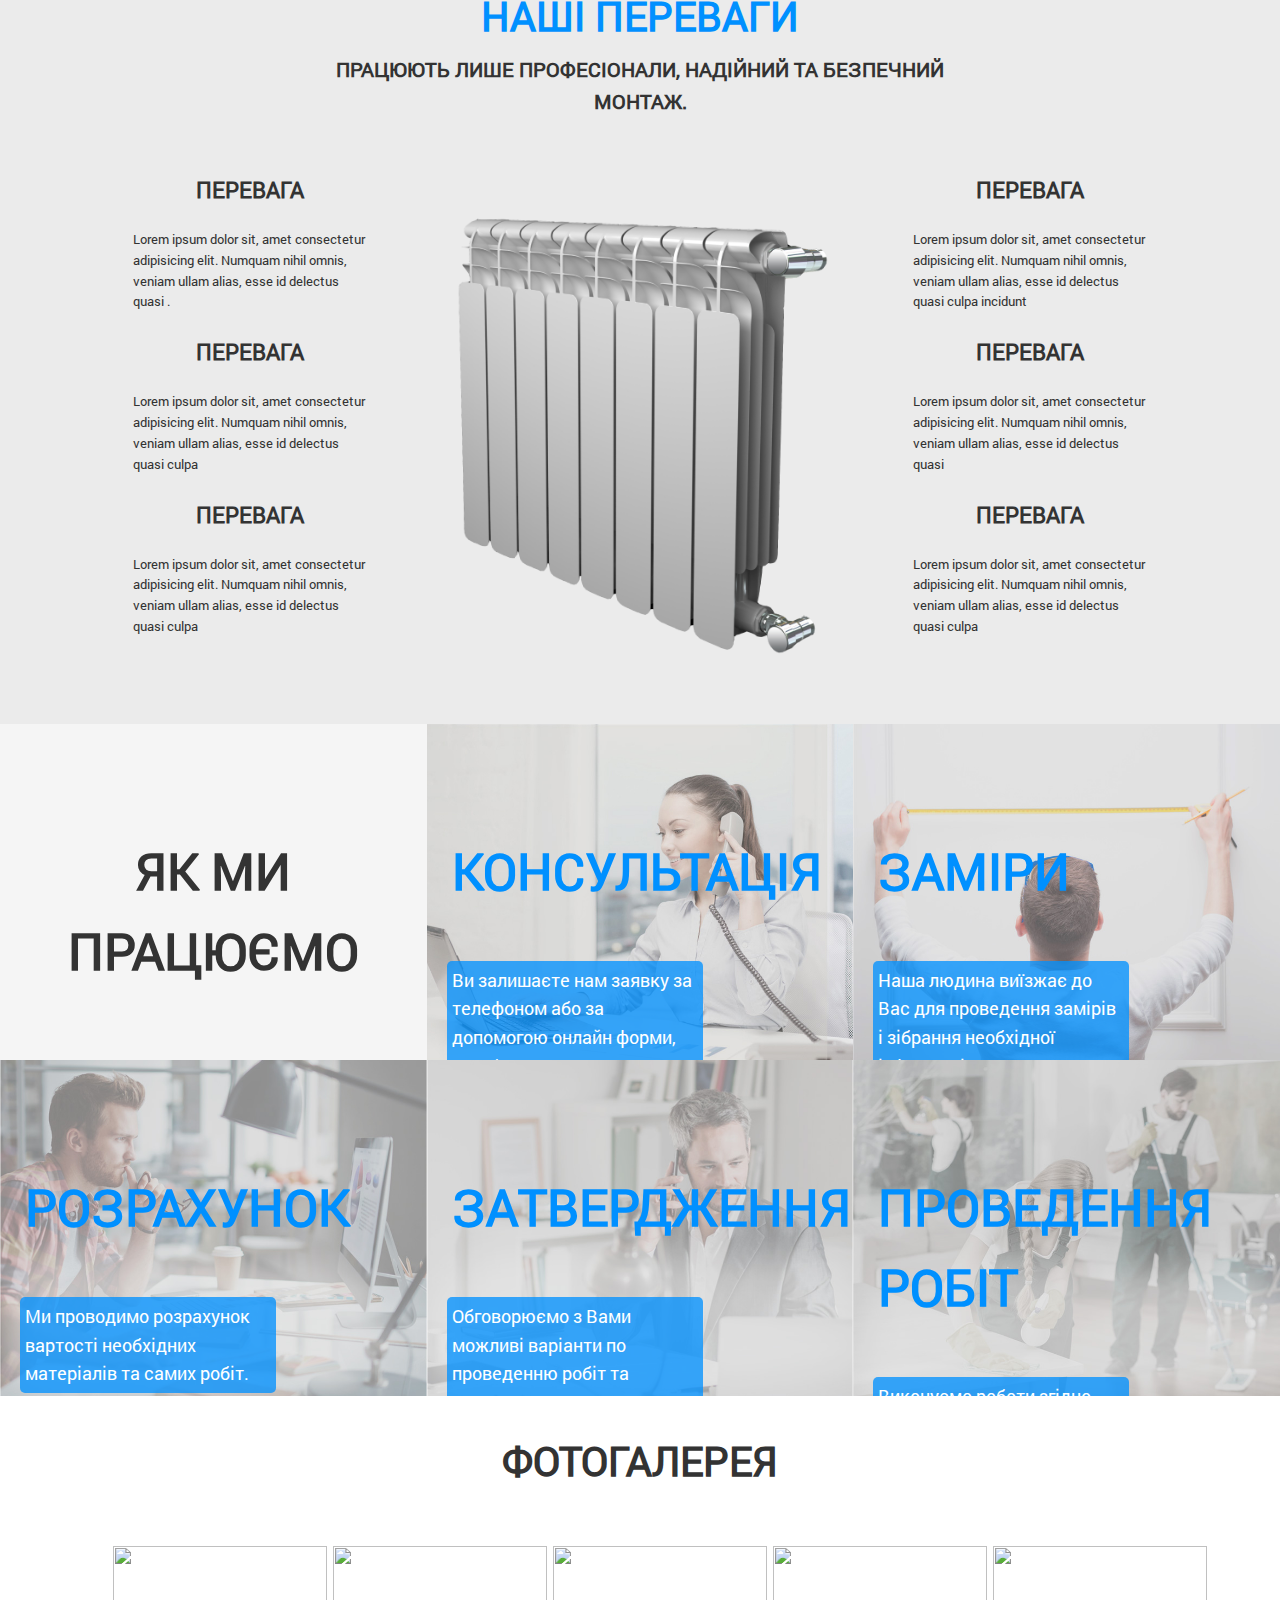
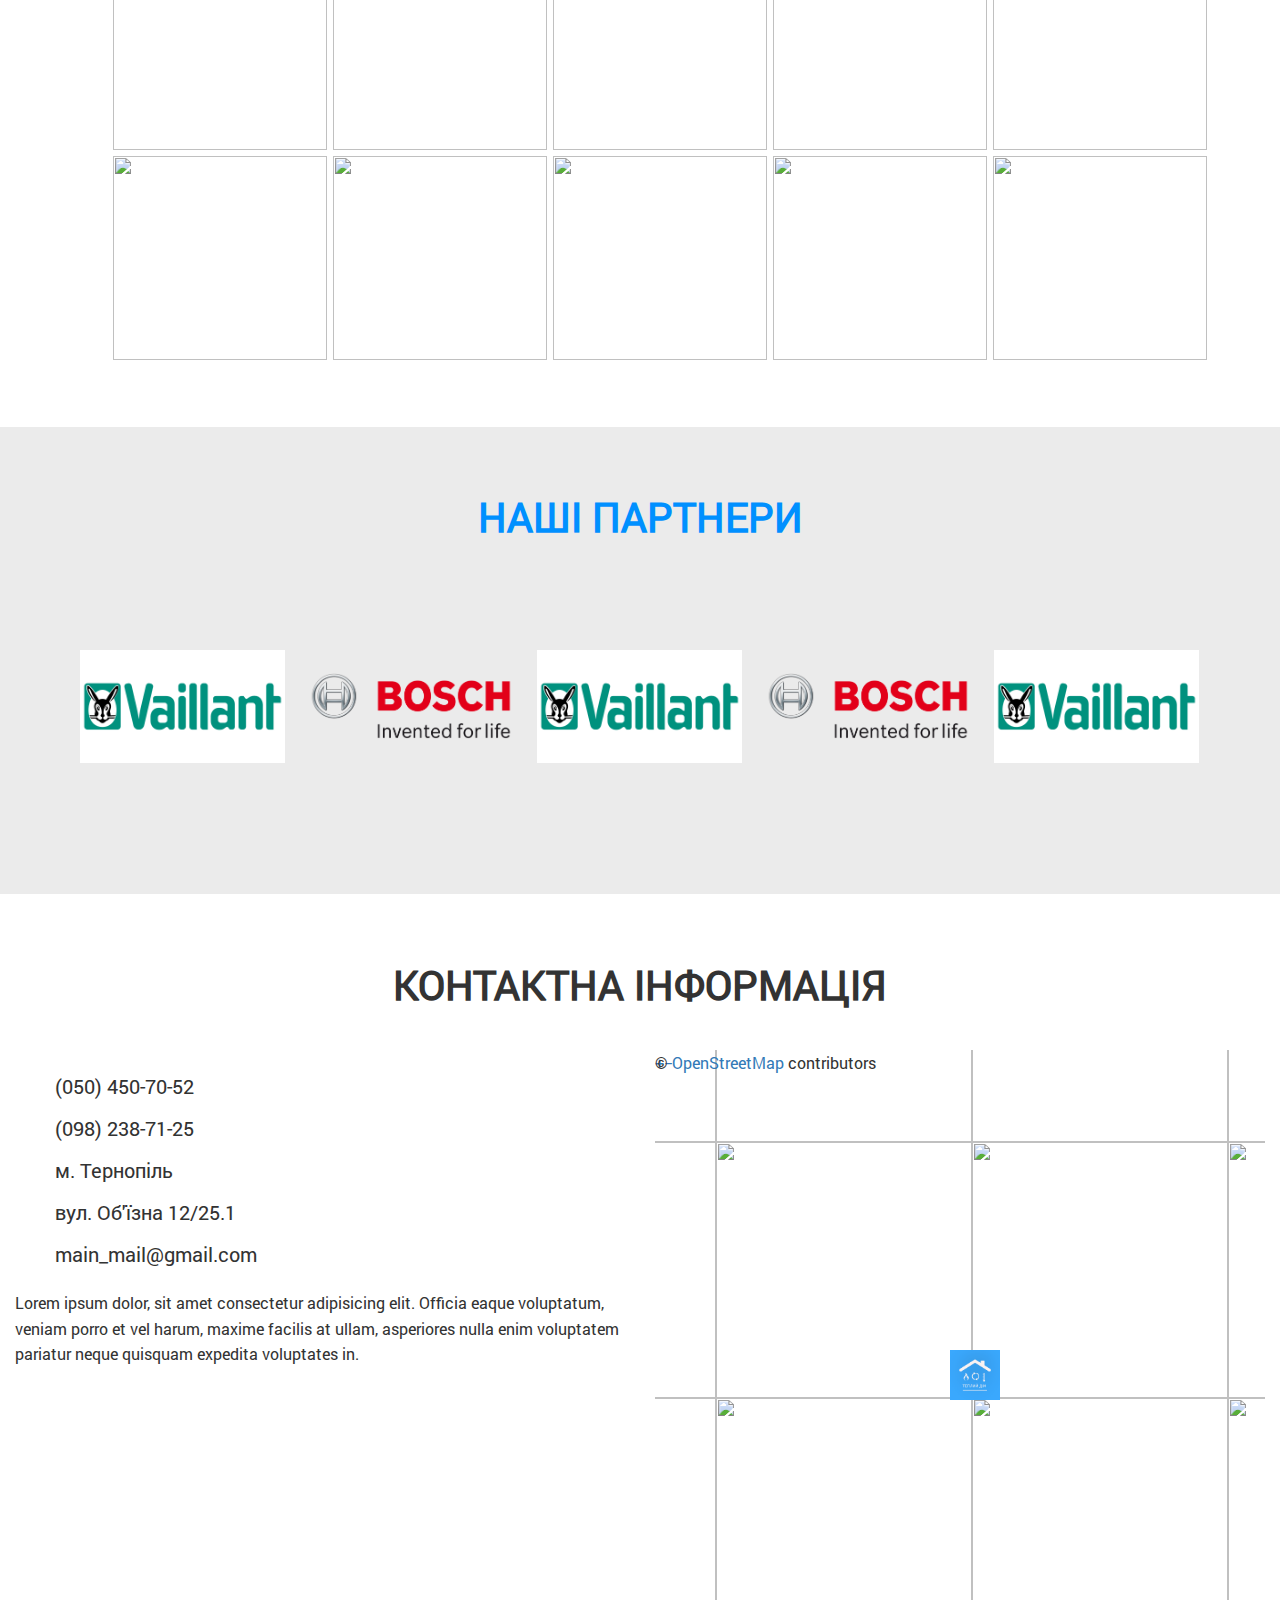
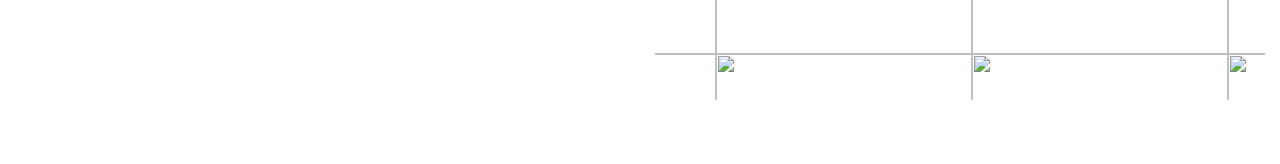
==== commit 9c13ccae: "поміня вкласс тайтлів в сек" ====
--- a/verstka/index.html
+++ b/verstka/index.html
@@ -92,7 +92,7 @@
 	<section id="services">
 		<div class="container">
 			<div class="row">
-				<h2 class="service_title">Наші послуги</h2>
+				<h2 class="service_title2">Наші послуги</h2>
 
 				<div class="service_item col-md-4">
 					<div class="service_desc">
@@ -240,7 +240,7 @@
 
 		<div class="container">
 			<div class="row">
-				<h2 class="service_title">Фотогалерея</h2>
+				<h2 class="service_title2">Фотогалерея</h2>
 				<div class="col-md-12 col-xs-12">
 					<ul class="xfieldimagegallery galery">
 						<li><img src="https://alfastroy.kharkov.ua/images/items/montag-otopleniya.jpg" alt=""></li>
@@ -296,7 +296,7 @@
 	<section id="contacts">
 		<div class="container-fluid">
 			<div class="row">
-				<h2 class="service_title">Контактна інформація</h2>
+				<h2 class="service_title2">Контактна інформація</h2>
 				<div class="col-md-6 col-xs-12">
 					<ul class="cont_inf">
 						<li><a href="tel:+380504507052">(050) 450-70-52 </a></li>
--- a/verstka/css/main.css
+++ b/verstka/css/main.css
@@ -133,6 +133,7 @@
 	text-align: center;
 	font-size: 4rem;
 	text-transform: uppercase;
+	color: #0090ff;
 }
 .service_title span {
 	font-size: 2rem;
@@ -140,6 +141,13 @@
 	width: 60%;
 	text-align: center;
 	margin: 5px auto;
+	color: #333;
+}
+.service_title2 {
+	text-align: center;
+	font-size: 4rem;
+	text-transform: uppercase;
+	color: #333;
 }
 .service_item {
 	height: 240px;
@@ -305,4 +313,8 @@
 }
 .cont_inf a {
 	color: #333;
+}
+#perevagi {
+	background-color: #ebebeb;
+	padding-bottom: 5%;
 }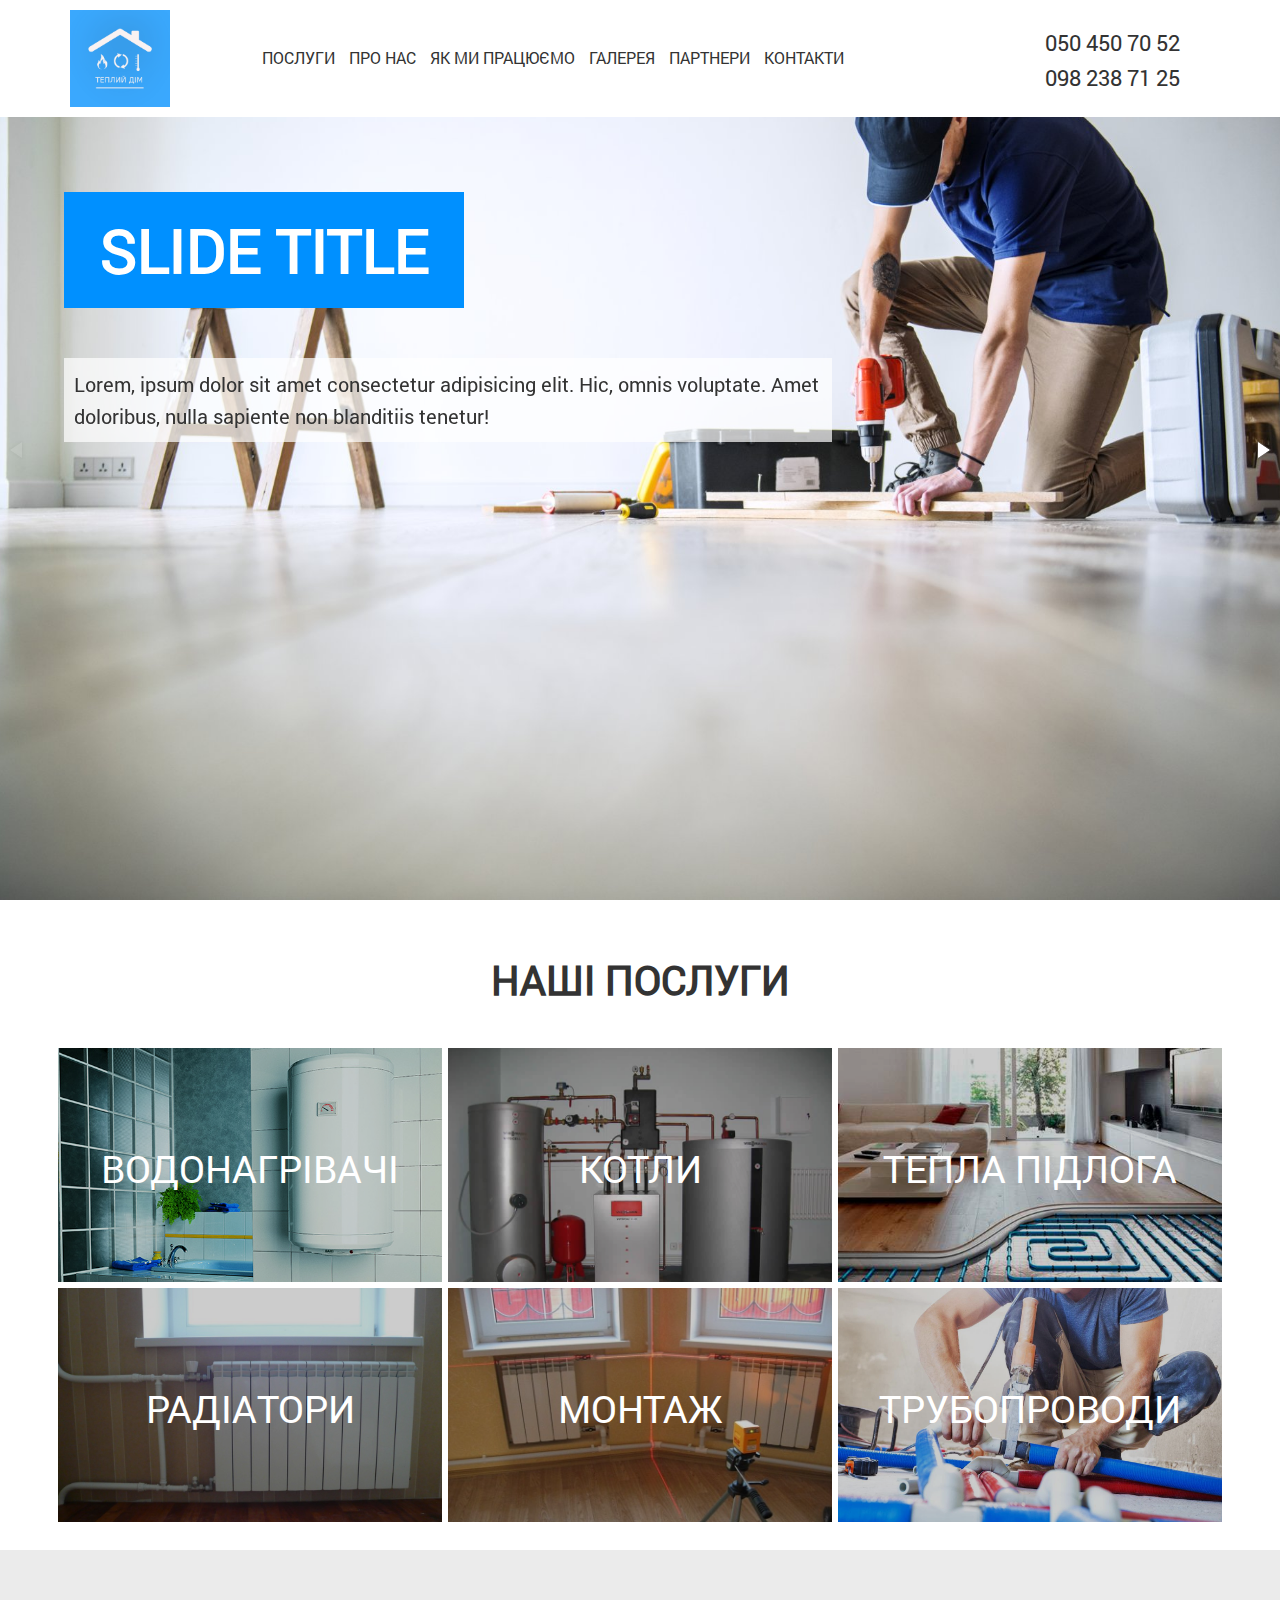
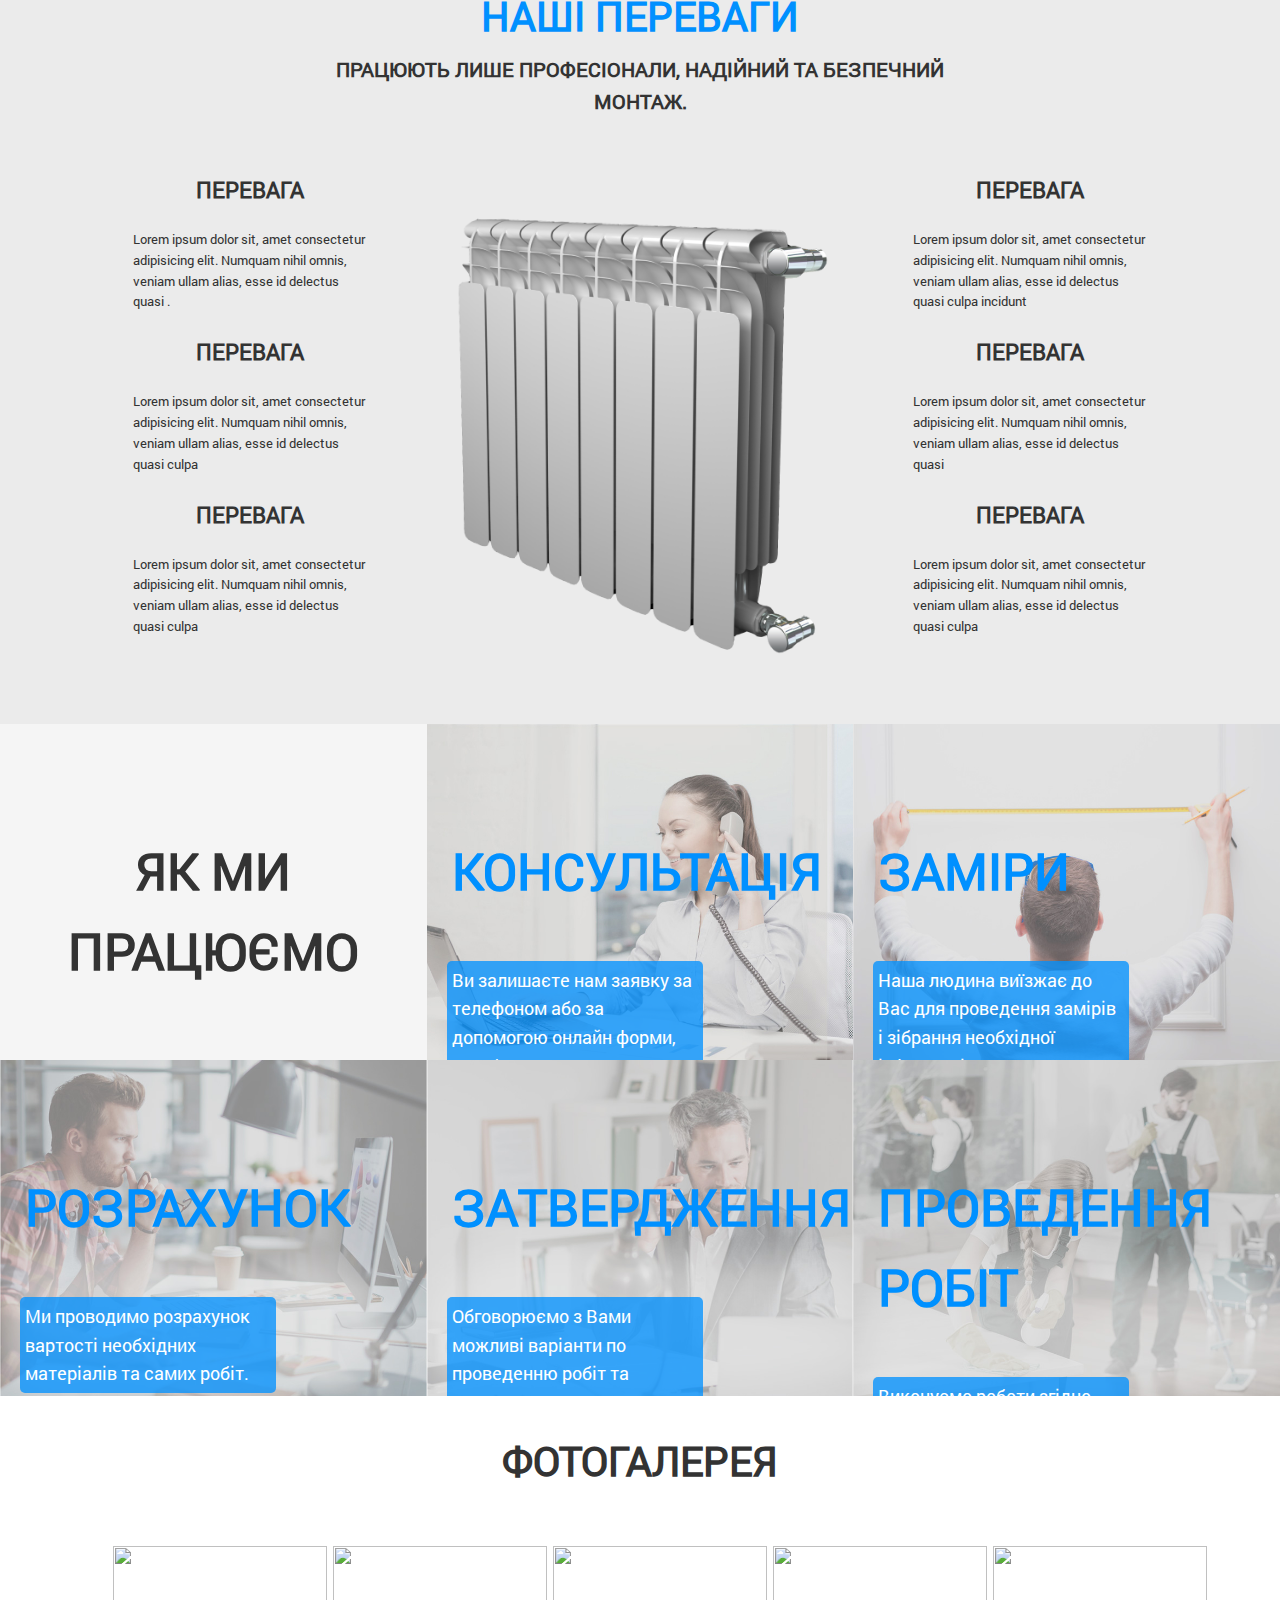
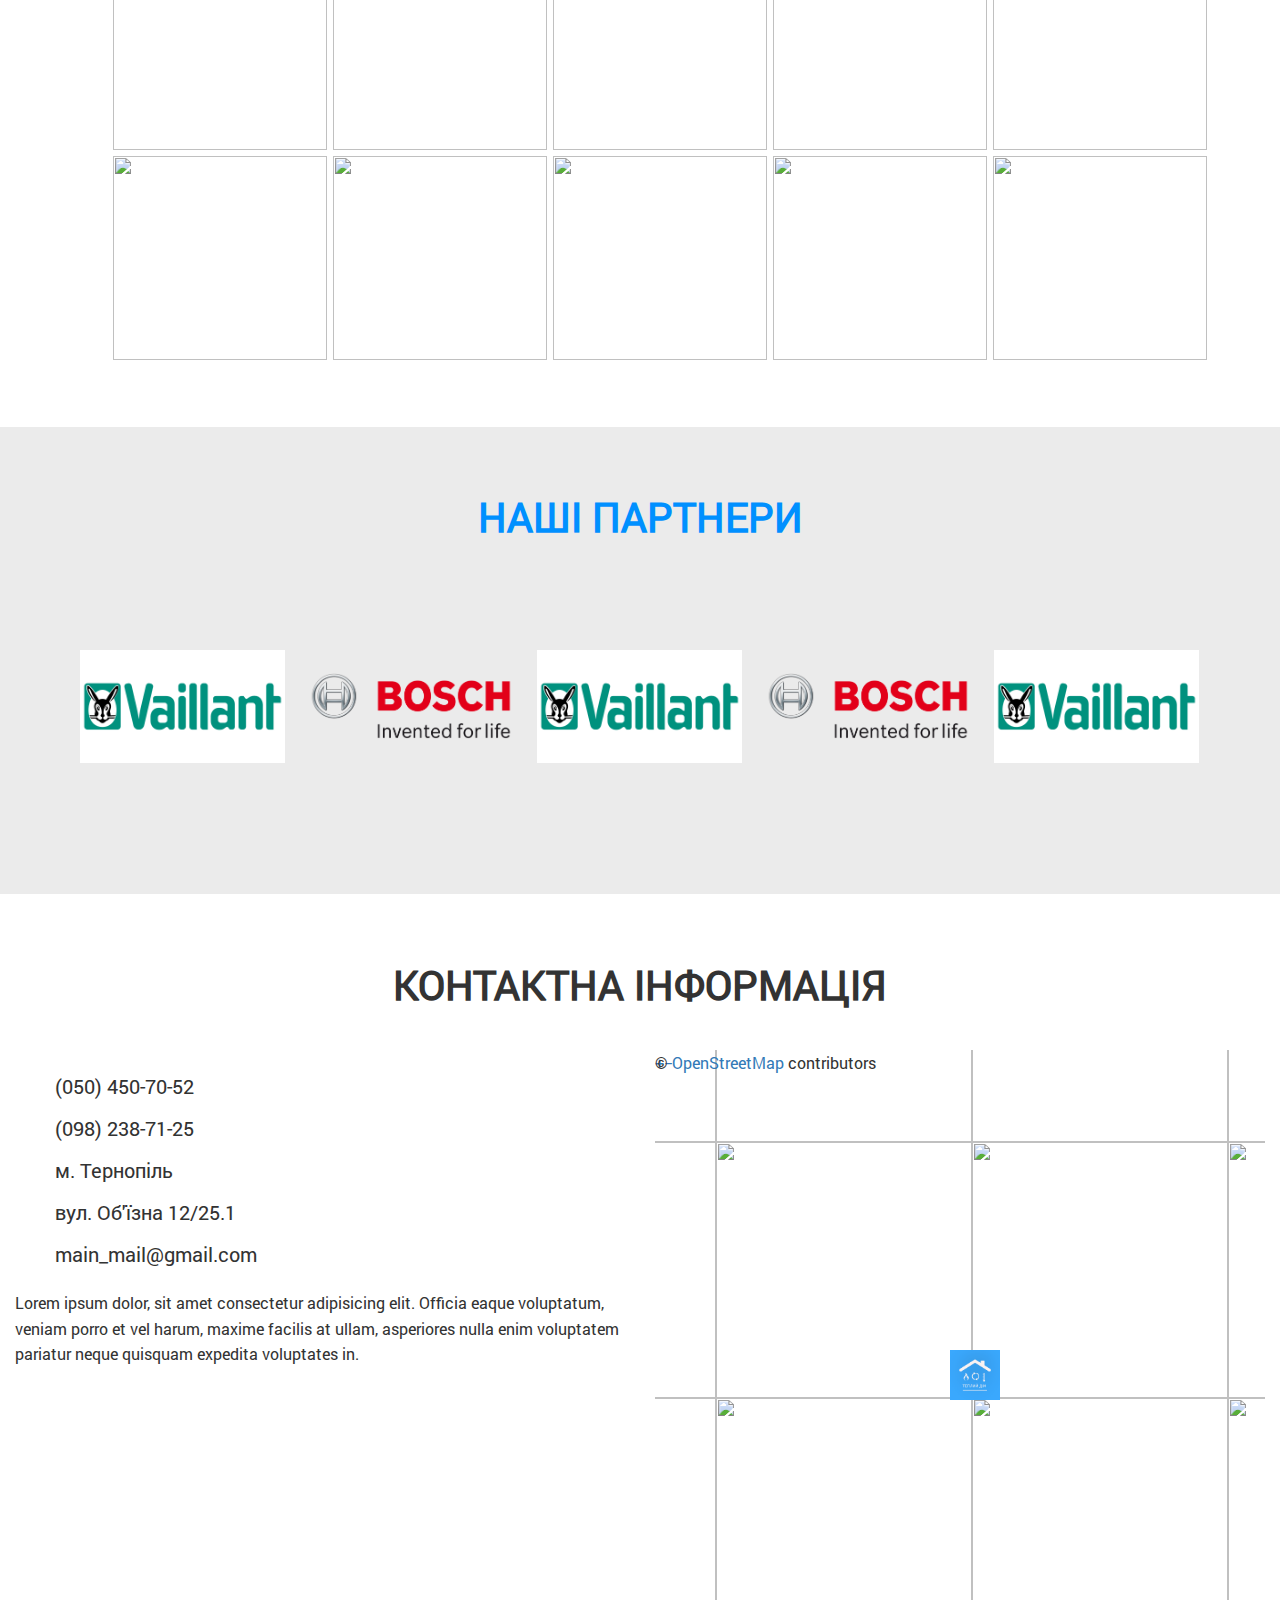
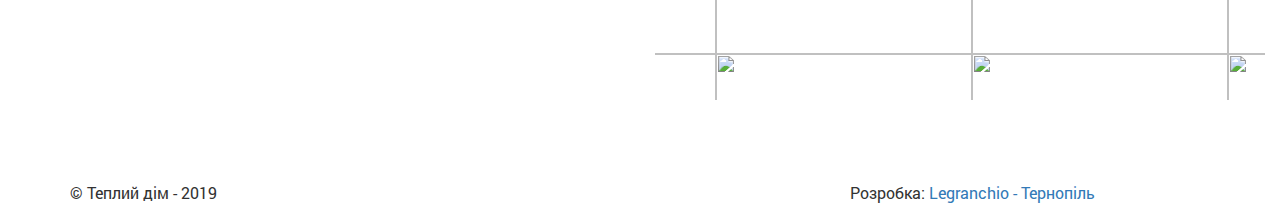
==== commit e80dde13: "футер" ====
--- a/verstka/index.html
+++ b/verstka/index.html
@@ -317,6 +317,22 @@
 	</section>
 
 
+<footer>
+<div class="container">
+	<div class="row">
+<div class="col-md-2 col-xs-6">
+<p>© Теплий дім - 2019</p>
+
+</div>
+<div class="col-md-4 col-md-offset-6 col-xs-6">
+	<p> Розробка: <a href="/">Legranchio - Тернопіль</a></p>
+</div>
+	</div>
+</div>
+
+</footer>
+
+
 	<div class="hidden"></div>
 
 	<!--<div class="loader">
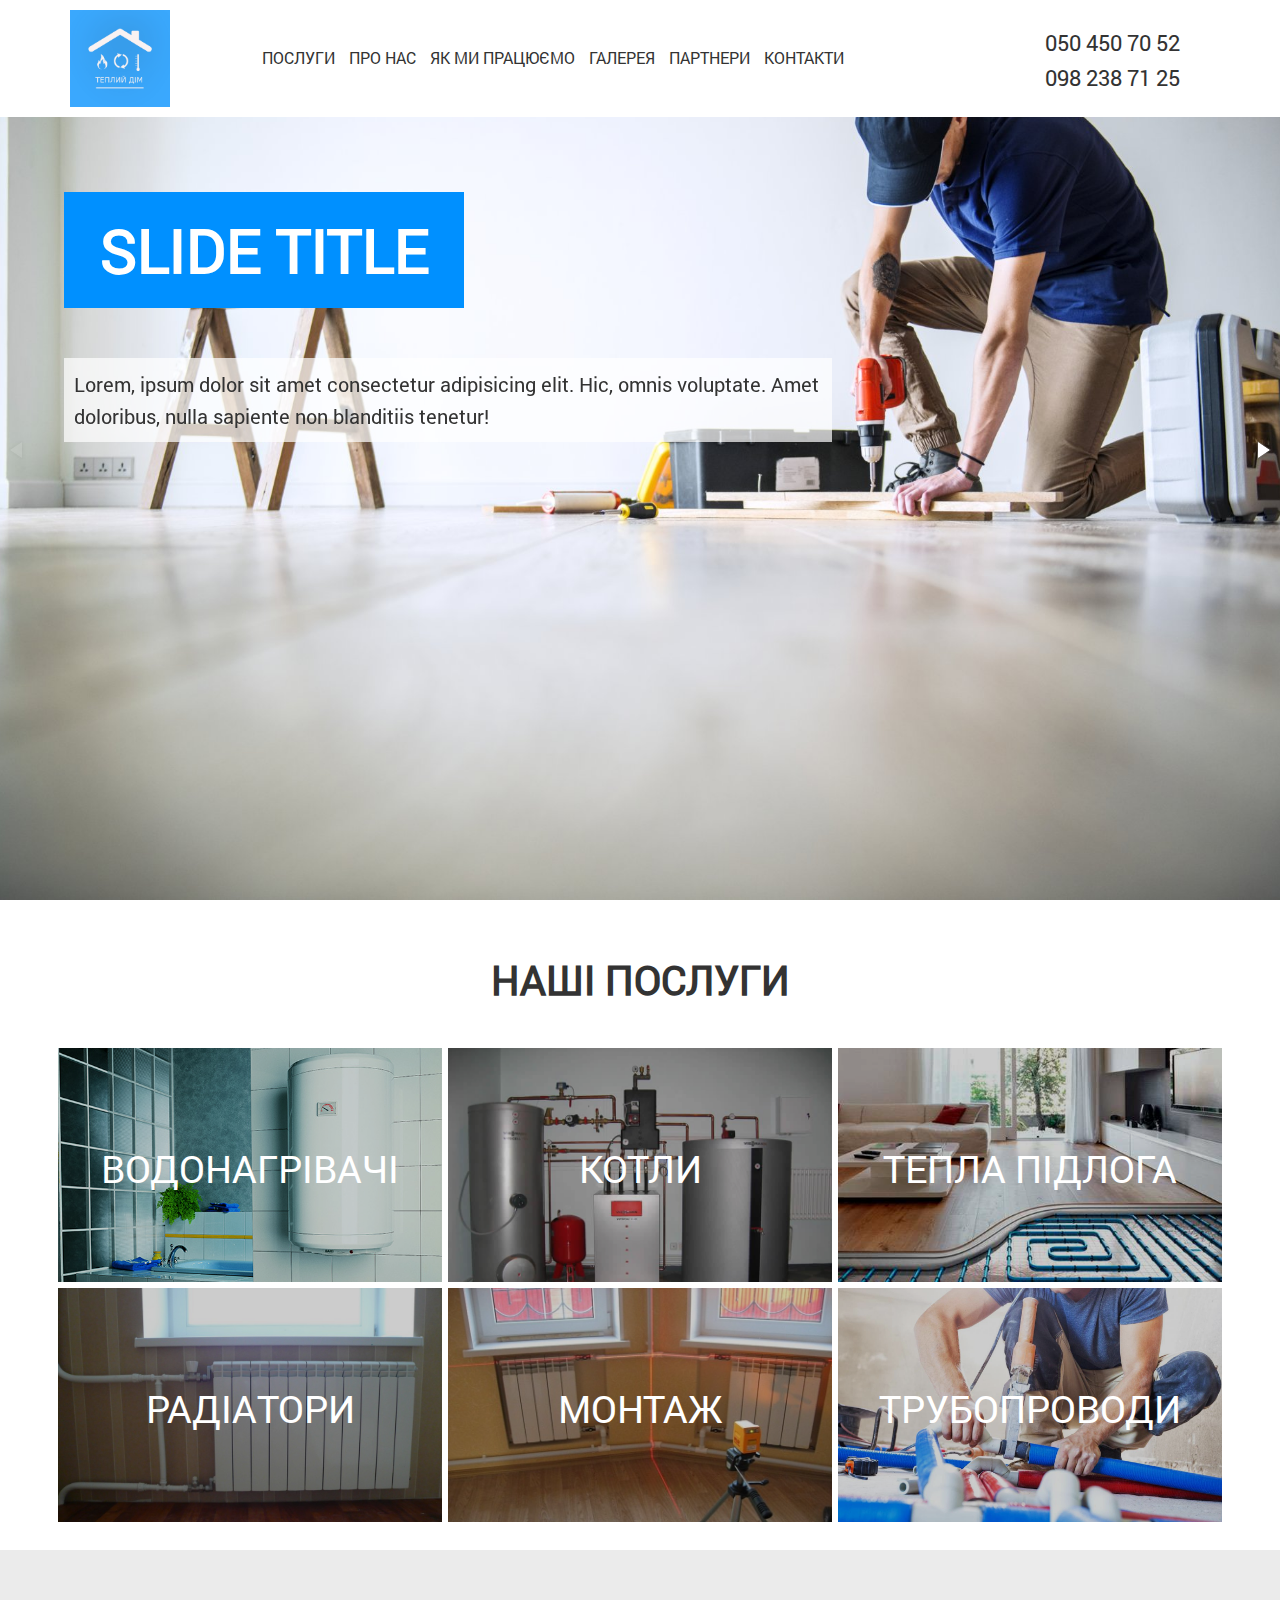
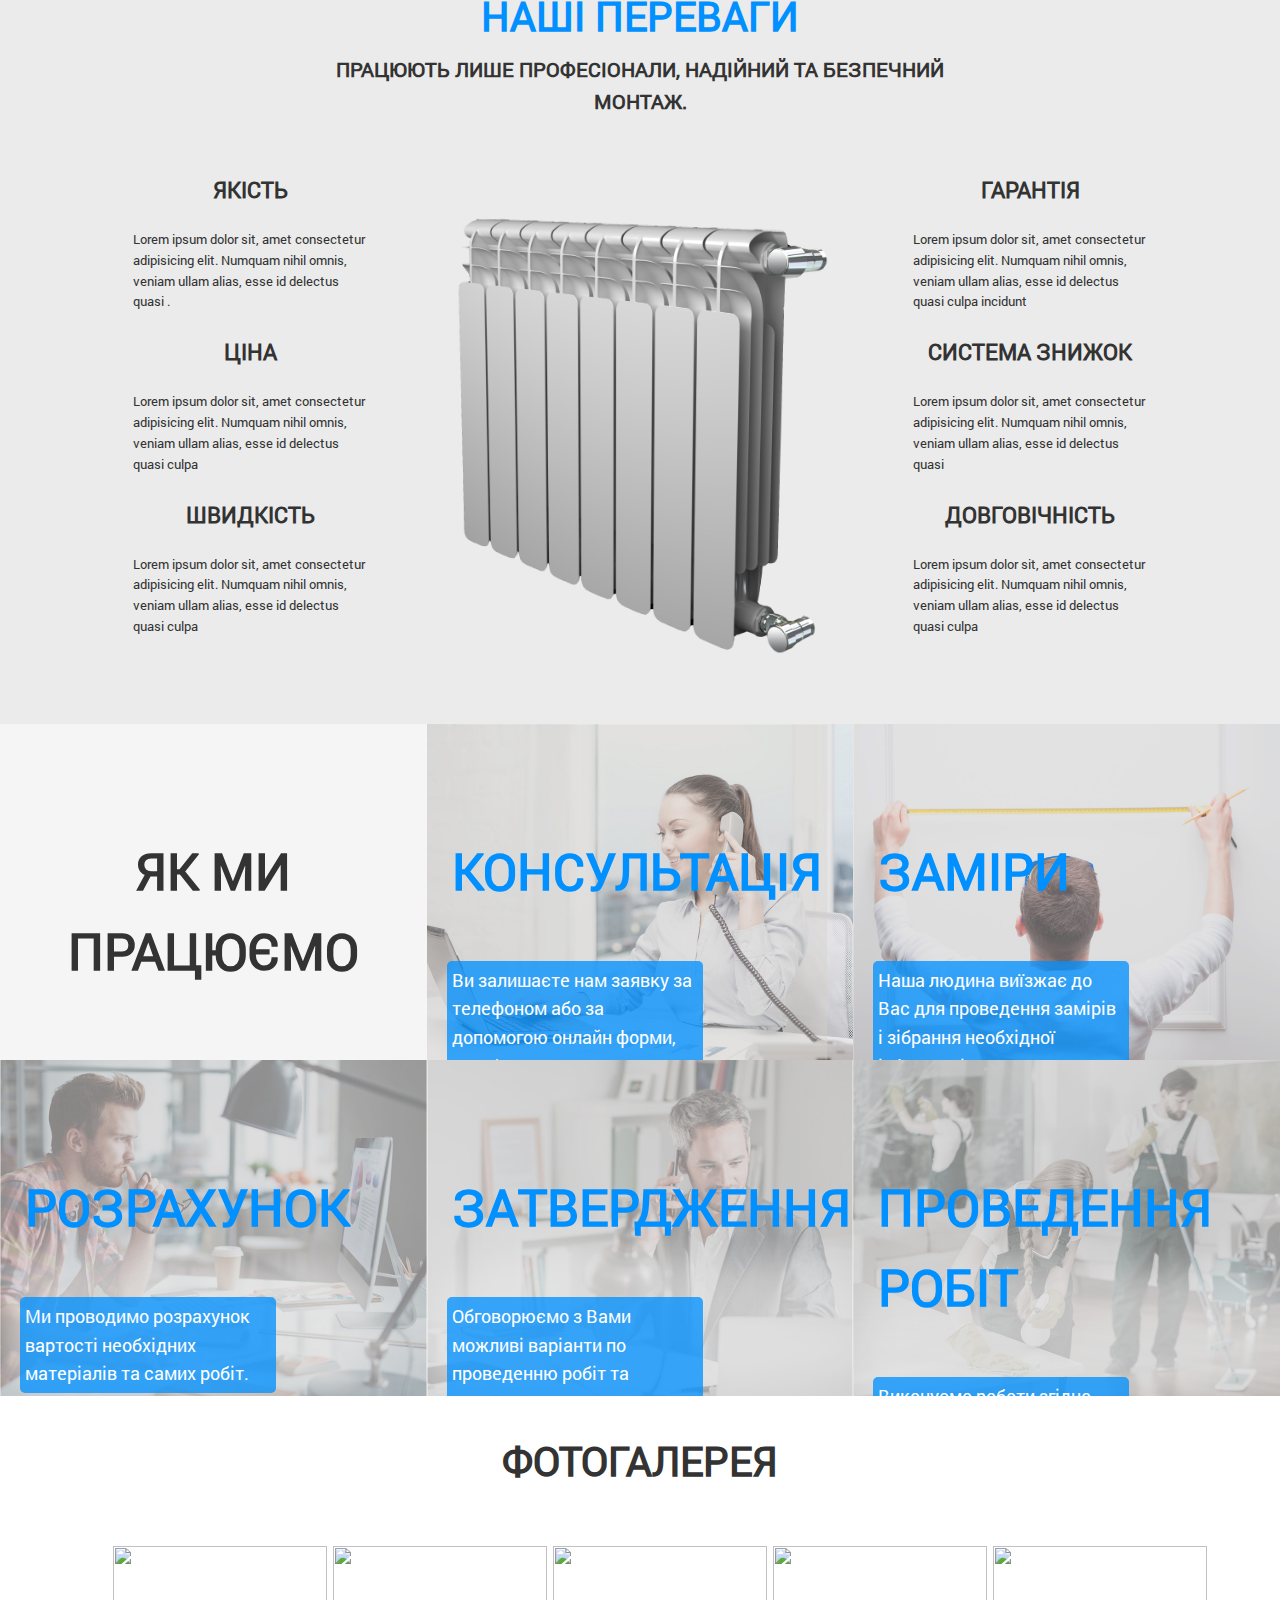
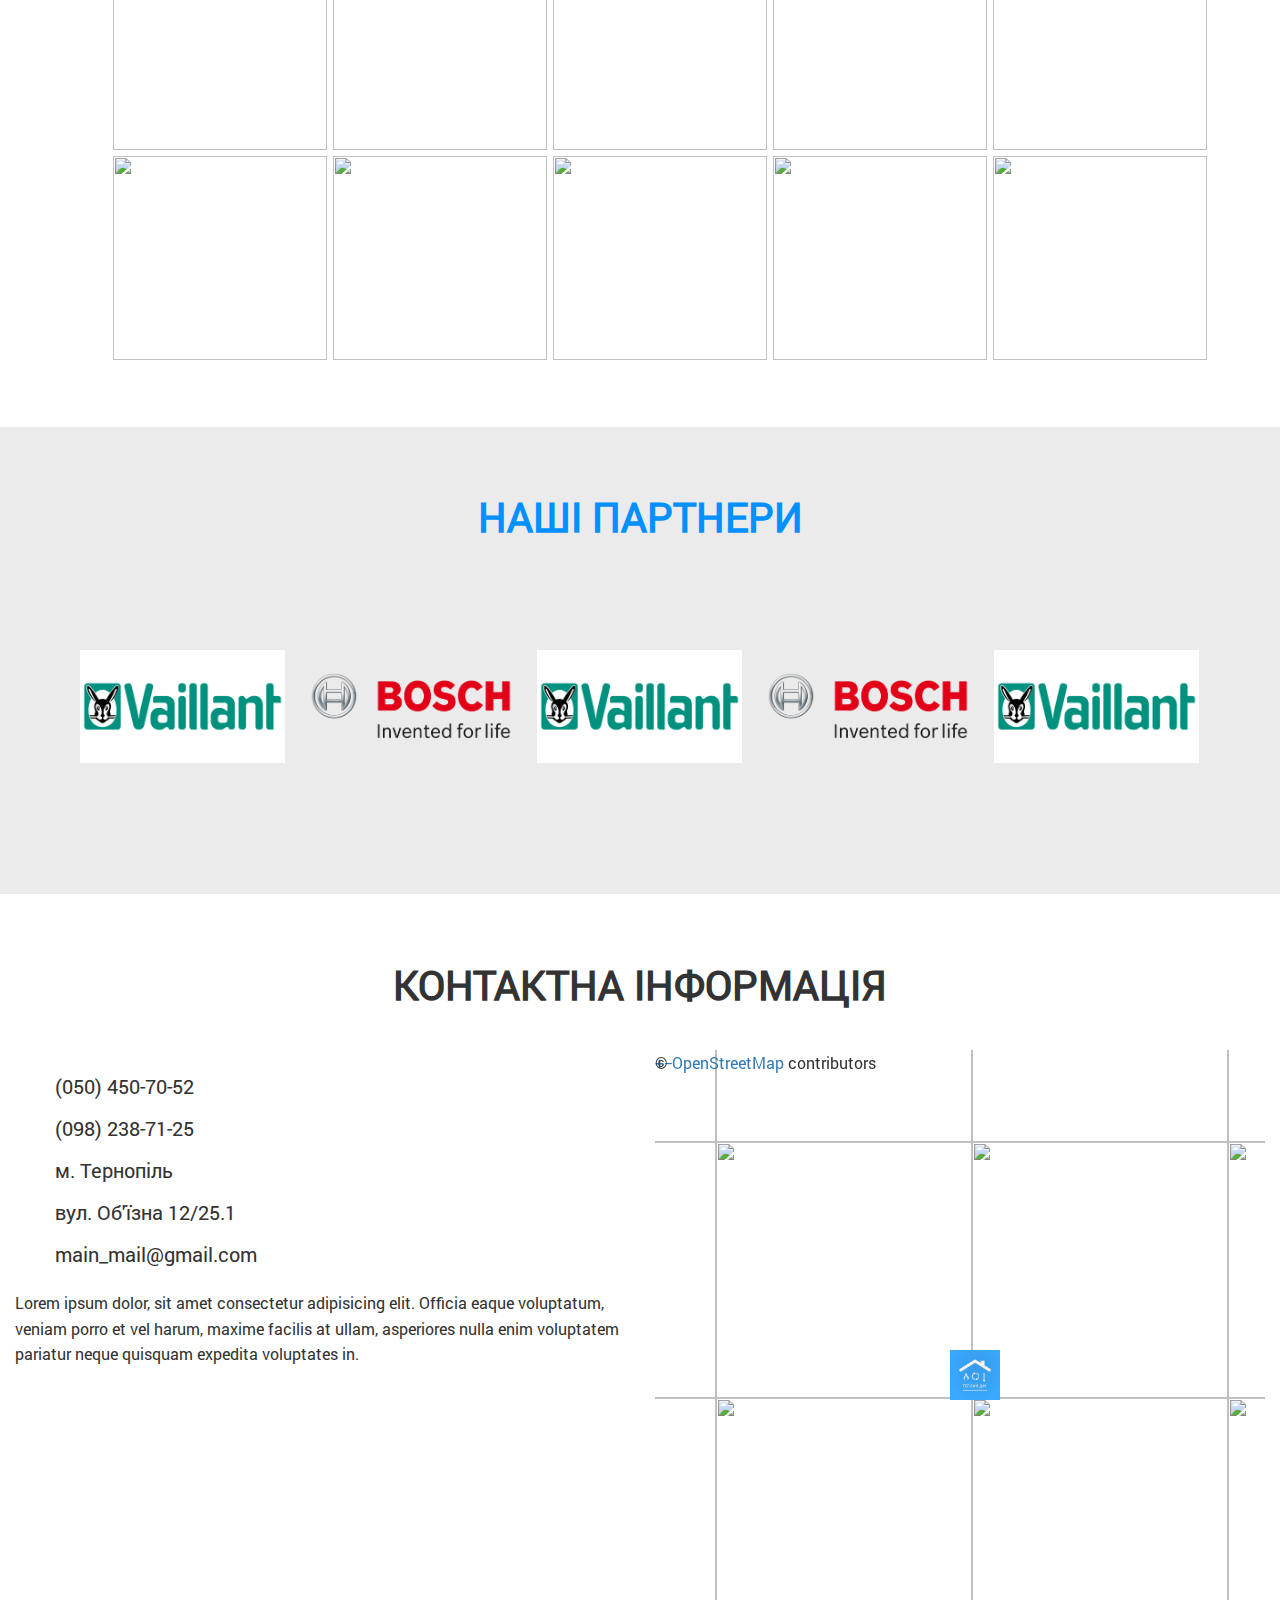
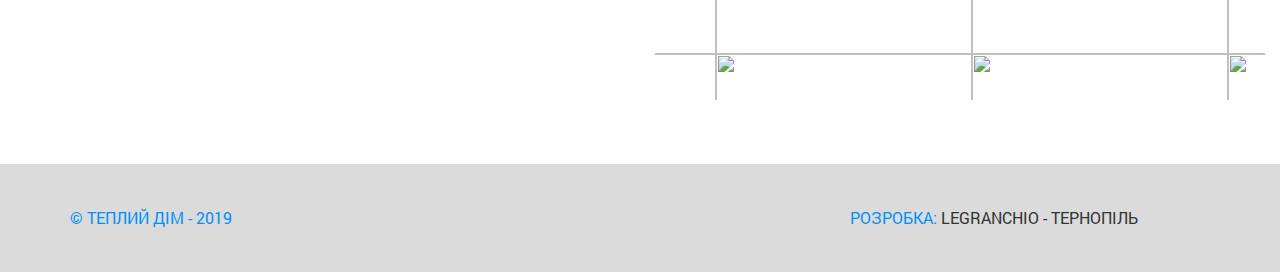
==== commit 3f6c9f4f: "чому ми" ====
--- a/verstka/index.html
+++ b/verstka/index.html
@@ -142,19 +142,19 @@
 						монтаж.</span></h2>
 
 				<div class="preference_item col-md-4">
-					<h3>Перевага</h3>
+					<h3>Якість</h3>
 
 					<span>Lorem ipsum dolor sit, amet consectetur adipisicing elit. Numquam nihil omnis, veniam ullam
 						alias,
 						esse id delectus quasi .</span>
 
-					<h3>Перевага</h3>
+					<h3>Ціна</h3>
 
 					<span>Lorem ipsum dolor sit, amet consectetur adipisicing elit. Numquam nihil omnis, veniam ullam
 						alias,
 						esse id delectus quasi culpa </span>
 
-					<h3>Перевага</h3>
+					<h3>Швидкість</h3>
 
 					<span>Lorem ipsum dolor sit, amet consectetur adipisicing elit. Numquam nihil omnis, veniam ullam
 						alias,
@@ -164,19 +164,19 @@
 				<div class="preference_item col-md-4"><img class="radiator" src="img/radiator.png" alt="radiator">
 				</div>
 				<div class="preference_item col-md-4">
-					<h3>Перевага</h3>
+					<h3>Гарантія</h3>
 
 					<span>Lorem ipsum dolor sit, amet consectetur adipisicing elit. Numquam nihil omnis, veniam ullam
 						alias,
 						esse id delectus quasi culpa incidunt </span>
 
-					<h3>Перевага</h3>
+					<h3>Система знижок</h3>
 
 					<span>Lorem ipsum dolor sit, amet consectetur adipisicing elit. Numquam nihil omnis, veniam ullam
 						alias,
 						esse id delectus quasi </span>
 
-					<h3>Перевага</h3>
+					<h3>Довговічність</h3>
 
 					<span>Lorem ipsum dolor sit, amet consectetur adipisicing elit. Numquam nihil omnis, veniam ullam
 						alias,
--- a/verstka/css/main.css
+++ b/verstka/css/main.css
@@ -317,4 +317,14 @@
 #perevagi {
 	background-color: #ebebeb;
 	padding-bottom: 5%;
+}
+footer {
+	width: 100%;	
+	padding: 25px;
+	background-color: #dbdbdb;
+	color: #0090ff;
+	text-transform: uppercase;
+}
+footer a {
+	color: #333;
 }